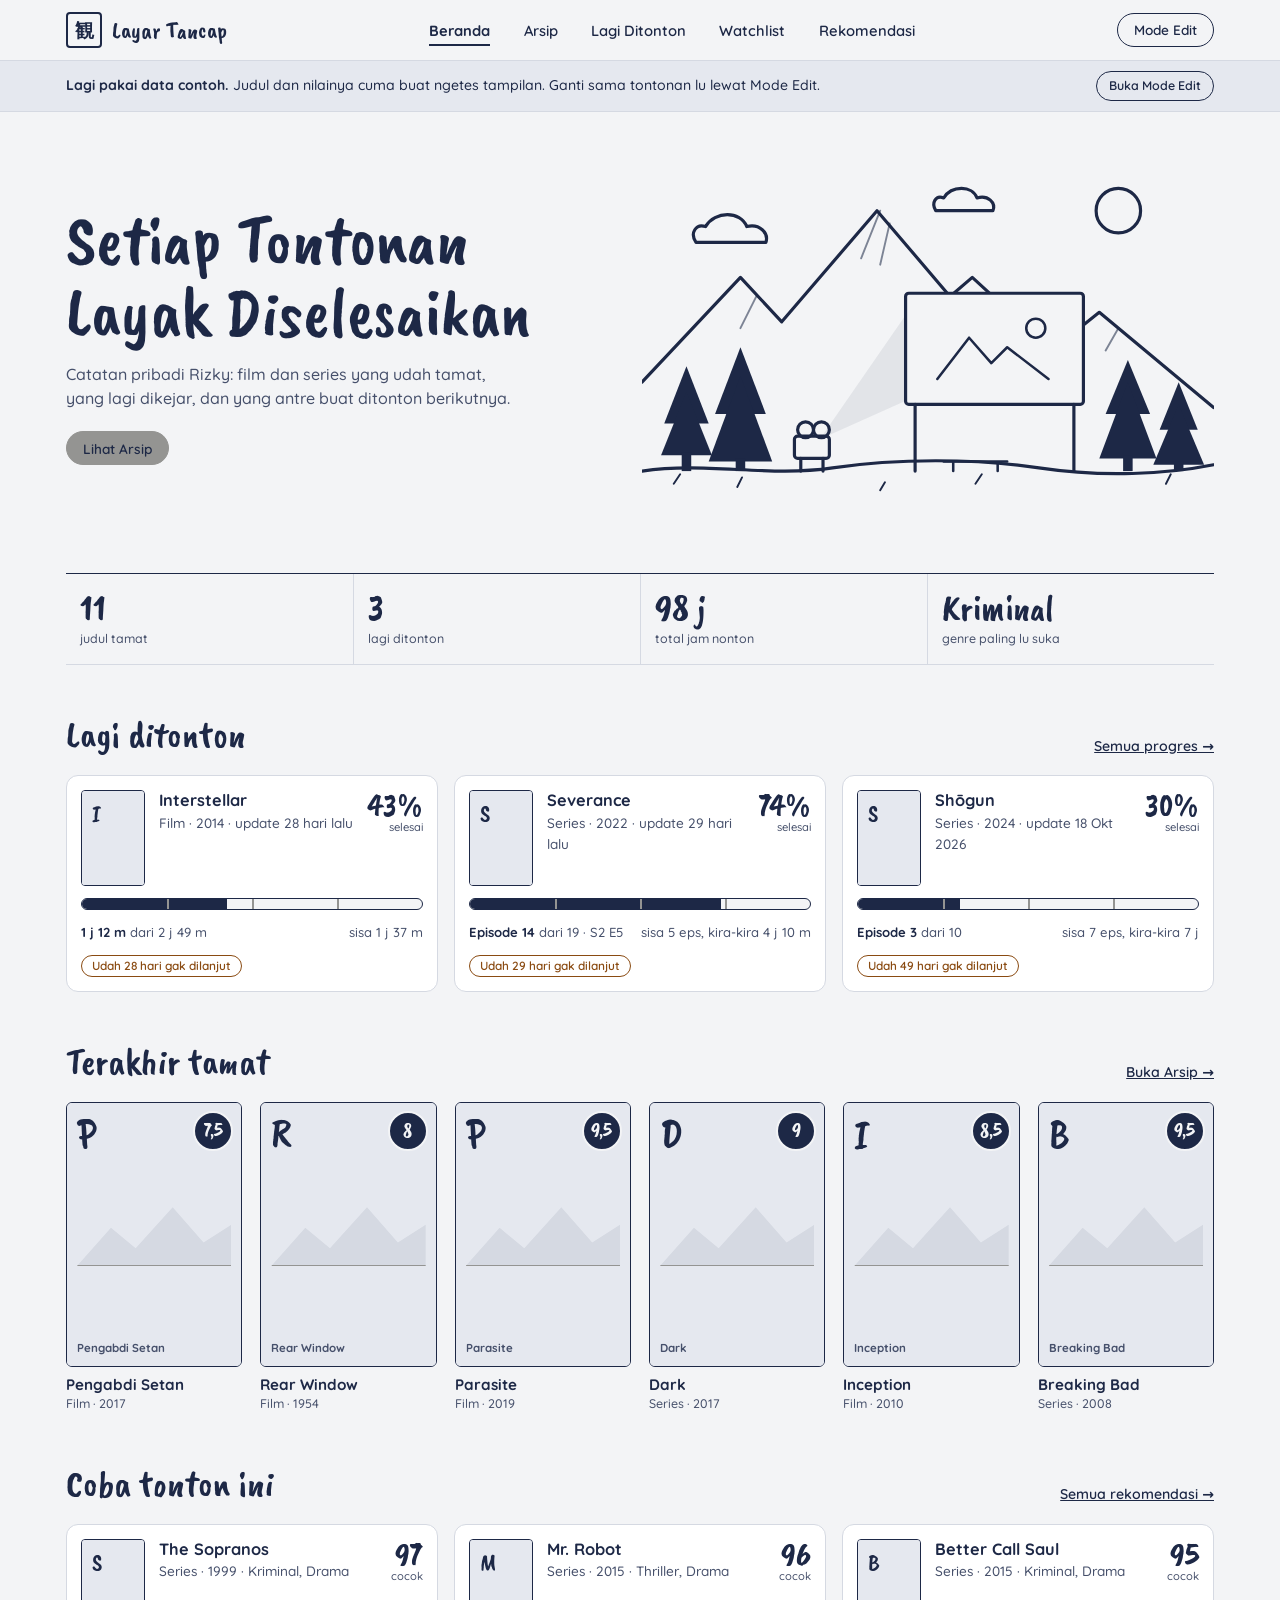
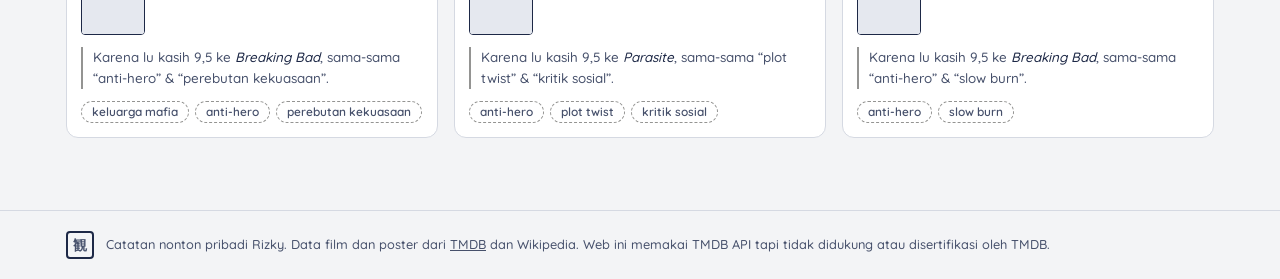
==== nonton/index.html @ 539ee791 "Layar Tancap: web catatan nonton pertama dengan data contoh Halaman Beranda, Arsip, Lagi Ditonton, W" ====
<!doctype html>
<html lang="id">
<head>
  <meta charset="utf-8">
  <meta name="viewport" content="width=device-width, initial-scale=1, viewport-fit=cover">
  <title>Layar Tancap · Catatan Nonton Rizky</title>
  <meta name="description" content="Catatan pribadi Rizky: film dan series yang udah tamat, yang lagi dikejar, dan rekomendasi tontonan berikutnya.">
  <meta name="robots" content="noindex, nofollow">
  <meta name="theme-color" content="#F3F4F6" media="(prefers-color-scheme: light)">
  <meta name="theme-color" content="#111829" media="(prefers-color-scheme: dark)">
  <link rel="icon" type="image/svg+xml" href="favicon.svg">
  <link rel="preconnect" href="https://fonts.googleapis.com">
  <link rel="preconnect" href="https://fonts.gstatic.com" crossorigin>
  <link rel="stylesheet" href="https://fonts.googleapis.com/css2?family=Caveat+Brush&family=Quicksand:wght@400;500;600;700&display=swap">
  <link rel="stylesheet" href="style.css">
</head>
<body>
  <a class="skip" href="#app">Langsung ke isi</a>

  <header class="top">
    <div class="top-in">
      <a class="brand" href="#beranda" aria-label="Layar Tancap, ke Beranda">
        <span class="stamp" aria-hidden="true">観</span>
        <span class="brand-name">Layar Tancap</span>
      </a>
      <nav aria-label="Menu utama">
        <ul>
          <li><a href="#beranda" data-nav="beranda">Beranda</a></li>
          <li><a href="#arsip" data-nav="arsip">Arsip</a></li>
          <li><a href="#lagi" data-nav="lagi">Lagi Ditonton</a></li>
          <li><a href="#watchlist" data-nav="watchlist">Watchlist</a></li>
          <li><a href="#rekomendasi" data-nav="rekomendasi">Rekomendasi</a></li>
        </ul>
      </nav>
      <button class="pill" id="btn-edit" type="button" aria-haspopup="dialog">Mode Edit</button>
    </div>
  </header>

  <div id="banner" class="banner" hidden></div>

  <main id="app" tabindex="-1">
    <p class="loading">Lagi nyiapin layar…</p>
  </main>

  <footer class="foot">
    <div class="foot-in">
      <span class="stamp sm" aria-hidden="true">観</span>
      <p>Catatan nonton pribadi Rizky. Data film dan poster dari <a href="https://www.themoviedb.org/" target="_blank" rel="noopener">TMDB</a> dan Wikipedia. Web ini memakai TMDB API tapi tidak didukung atau disertifikasi oleh TMDB.</p>
    </div>
  </footer>

  <!-- Detail judul -->
  <dialog id="dlg-detail" class="dlg wide" aria-labelledby="detail-title">
    <div class="dlg-body" id="detail-body"></div>
  </dialog>

  <!-- Tambah / ubah judul -->
  <dialog id="dlg-form" class="dlg wide" aria-labelledby="form-title">
    <form id="form-judul" class="dlg-body form" novalidate>
      <div class="dlg-head">
        <h2 id="form-title">Tambah judul</h2>
        <button type="button" class="x" data-close aria-label="Tutup">×</button>
      </div>

      <div class="tmdb-search" id="tmdb-search">
        <label for="f-cari">Cari di TMDB</label>
        <div class="row">
          <input id="f-cari" type="search" placeholder="Ketik judul, misal: Oldboy" autocomplete="off">
          <button type="button" class="pill" id="btn-cari">Cari</button>
        </div>
        <p class="hint" id="tmdb-hint">Pilih hasil pencarian biar poster, genre, durasi, dan jumlah episode keisi otomatis.</p>
        <ul class="tmdb-hasil" id="tmdb-hasil"></ul>
      </div>

      <div class="grid2">
        <div class="field span2"><label for="f-judul">Judul</label><input id="f-judul" name="judul" required autocomplete="off"></div>
        <div class="field"><label for="f-jenis">Jenis</label>
          <select id="f-jenis" name="jenis"><option value="film">Film</option><option value="series">Series</option></select></div>
        <div class="field"><label for="f-tahun">Tahun rilis</label><input id="f-tahun" name="tahun" type="number" inputmode="numeric" min="1870" max="2100" placeholder="2019"></div>
        <div class="field"><label for="f-status">Status</label>
          <select id="f-status" name="status">
            <option value="watchlist">Watchlist</option>
            <option value="ditonton">Lagi ditonton</option>
            <option value="selesai">Tamat</option>
            <option value="berhenti">Berhenti (drop)</option>
          </select></div>
        <div class="field"><label for="f-sutradara">Sutradara / kreator</label><input id="f-sutradara" name="sutradara" autocomplete="off"></div>

        <fieldset class="field span2"><legend>Genre</legend><div class="chips pick" id="f-genre"></div></fieldset>

        <div class="field span2"><label for="f-tag">Tag alur</label>
          <input id="f-tag" name="tagAlur" placeholder="plot twist, slow burn, heist" autocomplete="off">
          <div class="chips sugg" id="f-tag-sugg" aria-label="Tag yang pernah dipakai"></div></div>

        <div class="field only-film"><label for="f-durasi">Durasi (menit)</label><input id="f-durasi" name="durasi" type="number" inputmode="numeric" min="1"></div>
        <div class="field only-film only-prog"><label for="f-menit">Udah ditonton (menit)</label><input id="f-menit" name="menit" type="number" inputmode="numeric" min="0"></div>

        <div class="field only-series"><label for="f-total">Total episode</label><input id="f-total" name="totalEpisode" type="number" inputmode="numeric" min="1"></div>
        <div class="field only-series"><label for="f-durep">Durasi per episode (menit)</label><input id="f-durep" name="durasiEpisode" type="number" inputmode="numeric" min="1"></div>
        <div class="field only-series"><label for="f-eps">Episode per season</label><input id="f-eps" name="episodePerSeason" placeholder="10, 8, 8" autocomplete="off"></div>
        <div class="field only-series only-prog"><label for="f-epdone">Udah ditonton (episode)</label><input id="f-epdone" name="episode" type="number" inputmode="numeric" min="0"></div>

        <div class="field span2 only-rate">
          <div class="rate-head">
            <label for="f-nilai">Nilai</label>
            <output id="f-nilai-out" for="f-nilai">8</output>
          </div>
          <input id="f-nilai" name="nilai" type="range" min="1" max="10" step="0.5" value="8">
          <label class="check"><input id="f-belum" type="checkbox"> Belum mau kasih nilai</label>
        </div>
        <div class="field only-rate"><label for="f-selesai">Tanggal tamat</label><input id="f-selesai" name="selesai" type="date"></div>
        <div class="field"><label for="f-poster">Link poster (opsional)</label><input id="f-poster" name="poster" type="url" placeholder="https://…" autocomplete="off"></div>
        <div class="field span2"><label for="f-catatan">Catatan</label><textarea id="f-catatan" name="catatan" rows="2" placeholder="Kesan singkat, bebas"></textarea></div>
      </div>
      <p class="err" id="form-err" role="alert"></p>
      <div class="dlg-foot">
        <button type="button" class="pill" data-close>Batal</button>
        <button type="submit" class="pill solid">Simpan</button>
      </div>
    </form>
  </dialog>

  <!-- Kasih nilai saat tamat -->
  <dialog id="dlg-nilai" class="dlg" aria-labelledby="nilai-title">
    <form id="form-nilai" class="dlg-body form">
      <div class="dlg-head">
        <h2 id="nilai-title">Tamat! Kasih nilai</h2>
        <button type="button" class="x" data-close aria-label="Tutup">×</button>
      </div>
      <p class="sub" id="nilai-judul"></p>
      <div class="field">
        <div class="rate-head"><label for="n-nilai">Nilai</label><output id="n-nilai-out" for="n-nilai">8</output></div>
        <input id="n-nilai" type="range" min="1" max="10" step="0.5" value="8">
      </div>
      <div class="field"><label for="n-tag">Tag alur</label><input id="n-tag" placeholder="plot twist, slow burn" autocomplete="off"></div>
      <div class="field"><label for="n-catatan">Catatan</label><textarea id="n-catatan" rows="2"></textarea></div>
      <div class="dlg-foot">
        <button type="button" class="pill" data-close>Nanti aja</button>
        <button type="submit" class="pill solid">Pindah ke Arsip</button>
      </div>
    </form>
  </dialog>

  <!-- Mode Edit -->
  <dialog id="dlg-edit" class="dlg" aria-labelledby="edit-title">
    <div class="dlg-body form">
      <div class="dlg-head">
        <h2 id="edit-title">Mode Edit</h2>
        <button type="button" class="x" data-close aria-label="Tutup">×</button>
      </div>
      <label class="switch"><input id="s-edit" type="checkbox"> <span>Tampilkan tombol edit di semua halaman</span></label>
      <p class="sub" id="s-status"></p>

      <div class="field">
        <label for="s-gh">Token GitHub</label>
        <input id="s-gh" type="password" autocomplete="off" placeholder="github_pat_…">
        <p class="hint">Fine-grained token, akses <b>Contents: Read and write</b> cuma ke repo rizkysugiharto-eng.github.io. Disimpan di browser ini aja.</p>
      </div>
      <div class="field">
        <label for="s-tmdb">API key TMDB</label>
        <input id="s-tmdb" type="password" autocomplete="off" placeholder="API key (v3) atau Read Access Token">
        <p class="hint">Buat cari judul dan poster otomatis. Disimpan di browser ini aja.</p>
      </div>
      <div class="actions">
        <button type="button" class="pill" id="s-simpan-key">Simpan key</button>
        <button type="button" class="pill solid" id="s-push">Simpan ke GitHub</button>
      </div>

      <hr>
      <h3>Data</h3>
      <div class="actions">
        <button type="button" class="pill" id="s-export">Download cadangan (JSON)</button>
        <label class="pill file">Pulihkan dari JSON<input id="s-import" type="file" accept="application/json,.json"></label>
      </div>
      <div class="actions" id="s-contoh-wrap">
        <button type="button" class="pill danger" id="s-hapus-contoh">Hapus semua data contoh</button>
      </div>
      <div class="confirm" id="s-confirm" hidden>
        <p>Yakin hapus semua judul contoh? Judul yang lu tambah sendiri gak ikut kehapus.</p>
        <div class="actions">
          <button type="button" class="pill" id="s-confirm-no">Gak jadi</button>
          <button type="button" class="pill danger solid" id="s-confirm-yes">Ya, hapus</button>
        </div>
      </div>
      <div class="confirm" id="s-reset-wrap">
        <button type="button" class="linkish" id="s-reset">Buang perubahan lokal &amp; muat ulang dari server</button>
      </div>
    </div>
  </dialog>

  <div class="toast" id="toast" role="status" aria-live="polite" hidden></div>

  <script src="app.js"></script>
</body>
</html>
---- nonton/style.css ----
/* Layar Tancap — kertas abu muda, tinta navy, abu batu (palet dari Rizky). */
:root{
  --paper:#F3F4F6;
  --ink:#1D2846;
  --stone:#949492;
  --surface:#FFFFFF;
  --tint:#E5E8EF;
  --line:#D5D9E2;
  --ink-soft:#46506B;
  --on-ink:#F3F4F6;
  --warn:#8A4B12;
  --danger:#A3302A;
  --display:"Caveat Brush","Comic Sans MS","Segoe Print",cursive;
  --body:"Quicksand",ui-rounded,"Segoe UI",system-ui,sans-serif;
  --radius:12px;
  --gutter-l:max(16px, env(safe-area-inset-left, 0px));
  --gutter-r:max(16px, env(safe-area-inset-right, 0px));
  color-scheme:light;
}
@media (prefers-color-scheme: dark){
  :root:not([data-theme="light"]){
    --paper:#111829; --ink:#F3F4F6; --stone:#A3A3A0; --surface:#19223A; --tint:#212C49;
    --line:#2D3855; --ink-soft:#C2C8D7; --on-ink:#111829; --warn:#F0B37A; --danger:#F2938C;
    color-scheme:dark;
  }
}
:root[data-theme="dark"]{
    --paper:#111829; --ink:#F3F4F6; --stone:#A3A3A0; --surface:#19223A; --tint:#212C49;
    --line:#2D3855; --ink-soft:#C2C8D7; --on-ink:#111829; --warn:#F0B37A; --danger:#F2938C;
    color-scheme:dark;
}

*{box-sizing:border-box}
html{-webkit-text-size-adjust:100%}
body{margin:0;background:var(--paper);color:var(--ink);font-family:var(--body);font-size:16px;line-height:1.55;font-weight:500;min-height:100vh;display:flex;flex-direction:column}
img{max-width:100%;display:block}
a{color:inherit}
button,input,select,textarea{font:inherit;color:inherit}
h1,h2,h3{margin:0;line-height:1.15;text-wrap:balance}
p{margin:0}
[hidden]{display:none!important}
:focus-visible{outline:2px solid var(--ink);outline-offset:3px;border-radius:4px}
.skip{position:absolute;left:-999px;top:8px;background:var(--ink);color:var(--on-ink);padding:6px 12px;border-radius:6px;z-index:50}
.skip:focus{left:16px}
.stamp{display:inline-grid;place-items:center;width:36px;height:36px;border:2px solid var(--ink);border-radius:4px;font-size:19px;font-weight:700;line-height:1;flex:none;font-family:"Hiragino Sans","Noto Sans JP","Yu Gothic",sans-serif}
.stamp.sm{width:28px;height:28px;font-size:14px}

/* ---------- header ---------- */
.top{position:sticky;top:0;z-index:20;background:var(--paper);border-bottom:1.5px solid var(--line);padding-top:env(safe-area-inset-top,0px)}
.top-in{max-width:1180px;margin:0 auto;padding-block:12px;padding-left:var(--gutter-l);padding-right:var(--gutter-r);display:grid;grid-template-columns:auto 1fr auto;align-items:center;gap:16px}
.brand{display:flex;align-items:center;gap:10px;text-decoration:none}
.brand-name{font-family:var(--display);font-size:1.5rem;line-height:1}
nav ul{list-style:none;margin:0;padding:0;display:flex;justify-content:center;gap:clamp(14px,2.6vw,34px)}
nav a{text-decoration:none;font-size:.92rem;font-weight:600;padding-block:4px;border-bottom:2px solid transparent;white-space:nowrap}
nav a[aria-current="page"]{border-bottom-color:var(--ink);font-weight:700}
nav a:hover{border-bottom-color:var(--stone)}
@media (max-width:860px){
  .top-in{grid-template-columns:1fr auto;row-gap:8px}
  nav{grid-column:1 / -1;grid-row:2;overflow-x:auto;margin-inline:calc(-1 * var(--gutter-l)) calc(-1 * var(--gutter-r));padding-inline:var(--gutter-l) var(--gutter-r);scrollbar-width:none}
  nav::-webkit-scrollbar{display:none}
  nav ul{justify-content:flex-start}
}

/* ---------- tombol ---------- */
.pill{display:inline-flex;align-items:center;justify-content:center;gap:6px;border:1.5px solid var(--ink);border-radius:999px;padding:5px 16px;font-size:.85rem;font-weight:600;background:transparent;cursor:pointer;text-decoration:none;white-space:nowrap;min-height:34px}
.pill:hover{background:var(--tint)}
.pill.solid{background:var(--ink);color:var(--on-ink)}
.pill.solid:hover{opacity:.9}
.pill.soft{background:var(--stone);border-color:var(--stone);color:#1D2846}
.pill.danger{border-color:var(--danger);color:var(--danger)}
.pill.danger.solid{background:var(--danger);color:var(--paper)}
.pill[aria-pressed="true"]{background:var(--ink);color:var(--on-ink)}
.pill.sm{padding:3px 12px;font-size:.78rem;min-height:30px}
.pill.file{position:relative;overflow:hidden}
.pill:disabled,input:disabled{opacity:.5;cursor:not-allowed}
.pill.file input{position:absolute;inset:0;opacity:0;cursor:pointer}
#btn-edit[aria-pressed="true"]{background:var(--ink);color:var(--on-ink)}
.linkish{background:none;border:0;padding:0;text-decoration:underline;cursor:pointer;font-size:.85rem;color:var(--ink-soft)}
.actions{display:flex;gap:8px;flex-wrap:wrap;align-items:center}

/* ---------- banner ---------- */
.banner{background:var(--tint);border-bottom:1.5px solid var(--line)}
.banner > div{max-width:1180px;margin:0 auto;padding-block:10px;padding-left:var(--gutter-l);padding-right:var(--gutter-r);display:flex;gap:12px;align-items:center;justify-content:space-between;flex-wrap:wrap;font-size:.88rem}

/* ---------- layout umum ---------- */
main{flex:1;width:100%;max-width:1180px;margin:0 auto;padding-block:32px 72px;padding-left:var(--gutter-l);padding-right:var(--gutter-r);display:grid;gap:48px;align-content:start}
main:focus{outline:none}
.loading{color:var(--ink-soft)}
.sec{display:grid;gap:18px}
.sec-head{display:flex;align-items:end;justify-content:space-between;gap:12px;flex-wrap:wrap}
.sec-head h2{font-family:var(--display);font-weight:400;font-size:clamp(1.8rem,4vw,2.4rem)}
.sec-head .more{font-size:.88rem;font-weight:600}
.page-title{display:grid;gap:6px}
.page-title h1{font-family:var(--display);font-weight:400;font-size:clamp(2.3rem,6vw,3.4rem)}
.page-title p{color:var(--ink-soft);max-width:62ch}
.sub{font-size:.85rem;color:var(--ink-soft)}
.empty{border:1.5px dashed var(--stone);border-radius:var(--radius);padding:28px 20px;display:grid;gap:10px;justify-items:start;color:var(--ink-soft)}
.empty h3{color:var(--ink);font-size:1.05rem}

/* ---------- hero ---------- */
.hero{display:grid;grid-template-columns:minmax(0,1fr) minmax(0,1.05fr);gap:32px;align-items:center}
.hero h1{font-family:var(--display);font-weight:400;font-size:clamp(2.6rem,6.4vw,4.4rem);line-height:1.02}
.hero p{color:var(--ink-soft);max-width:46ch;margin-block:14px 20px}
.hero svg{width:100%;height:auto}
@media (max-width:760px){.hero{grid-template-columns:1fr;gap:12px}.hero svg{max-width:440px}}
.stats{display:grid;grid-template-columns:repeat(4,minmax(0,1fr));border-top:1.5px solid var(--ink);border-bottom:1.5px solid var(--line)}
.stats > div{padding:16px 14px;display:grid;gap:2px;min-width:0}
.stats > div + div{border-left:1.5px solid var(--line)}
.stats b{font-family:var(--display);font-weight:400;font-size:clamp(1.7rem,4vw,2.3rem);line-height:1;font-variant-numeric:tabular-nums;overflow-wrap:anywhere}
.stats small{font-size:.78rem;color:var(--ink-soft)}
@media (max-width:640px){
  .stats{grid-template-columns:repeat(2,minmax(0,1fr))}
  .stats > div:nth-child(3){border-left:0}
  .stats > div:nth-child(n+3){border-top:1.5px solid var(--line)}
}

/* ---------- poster & grid ---------- */
.grid{display:grid;grid-template-columns:repeat(auto-fill,minmax(150px,1fr));gap:22px 18px}
@media (max-width:480px){.grid{grid-template-columns:repeat(2,minmax(0,1fr));gap:18px 14px}}
.tile{display:grid;gap:8px;text-align:left;background:none;border:0;padding:0;cursor:pointer;min-width:0}
.tile:hover .poster{transform:translateY(-2px)}
.tile h3{font-size:.95rem;font-weight:700;line-height:1.3;overflow-wrap:anywhere}
.tile .sub{font-size:.78rem}
.poster{position:relative;aspect-ratio:2/3;width:100%;max-width:100%;border:1.5px solid var(--ink);border-radius:6px;overflow:hidden;background:var(--tint);transition:transform .2s ease}
.poster img{position:absolute;inset:0;width:100%;height:100%;object-fit:cover}
.ph{position:absolute;inset:0;display:grid;align-content:space-between;padding:10px;background:
  linear-gradient(to top, var(--tint) 0 30%, transparent 30%),
  var(--tint)}
.ph b{font-family:var(--display);font-weight:400;font-size:2.6rem;line-height:1;color:var(--ink)}
.ph span{font-size:.72rem;font-weight:700;line-height:1.25;color:var(--ink-soft);display:-webkit-box;-webkit-line-clamp:3;-webkit-box-orient:vertical;overflow:hidden}
.ph::after{content:"";position:absolute;left:10px;right:10px;bottom:38%;height:22%;border-bottom:1.5px solid var(--stone);
  clip-path:polygon(0 100%,22% 35%,38% 70%,62% 0,82% 60%,100% 30%,100% 100%);background:var(--line)}
.badge{position:absolute;top:8px;right:8px;z-index:2;min-width:40px;height:40px;padding:0 6px;border-radius:999px;background:var(--ink);color:var(--on-ink);display:grid;place-items:center;font-family:var(--display);font-size:1.25rem;line-height:1;font-variant-numeric:tabular-nums;border:2px solid var(--paper)}
.badge.muted{background:var(--stone);color:#1D2846;font-family:var(--body);font-size:.66rem;font-weight:700;padding:0 8px}
.flag{position:absolute;left:8px;top:8px;z-index:2;font-size:.66rem;font-weight:700;letter-spacing:.06em;text-transform:uppercase;background:var(--paper);color:var(--ink);border:1px solid var(--ink);border-radius:999px;padding:1px 8px}

/* ---------- chips ---------- */
.chips{display:flex;flex-wrap:wrap;gap:6px}
.chip{font-size:.74rem;font-weight:600;border:1px solid var(--stone);border-radius:999px;padding:1px 10px;color:var(--ink-soft);background:transparent}
.chip.plot{border-style:dashed}
.chip.warn{border-color:var(--warn);color:var(--warn)}
button.chip{cursor:pointer;min-height:28px}
.chips.pick label{position:relative}
.chips.pick input{position:absolute;opacity:0;width:1px;height:1px}
.chips.pick span{display:inline-flex;align-items:center;min-height:32px;font-size:.8rem;font-weight:600;border:1.5px solid var(--stone);border-radius:999px;padding:2px 12px;cursor:pointer}
.chips.pick input:checked + span{background:var(--ink);border-color:var(--ink);color:var(--on-ink)}
.chips.pick input:focus-visible + span{outline:2px solid var(--ink);outline-offset:2px}

/* ---------- filter ---------- */
.filters{display:grid;gap:12px;padding:16px;border:1.5px solid var(--line);border-radius:var(--radius);background:var(--surface)}
.filters .row{display:flex;gap:10px;flex-wrap:wrap;align-items:end}
.filters .field{min-width:130px;flex:1}
.filters .search{flex:2 1 220px}
.summary{display:flex;gap:8px 22px;flex-wrap:wrap;font-size:.88rem;color:var(--ink-soft)}
.summary b{color:var(--ink);font-variant-numeric:tabular-nums}

/* ---------- form ---------- */
.field{display:grid;gap:4px;min-width:0;border:0;padding:0;margin:0}
.field label,.field legend{font-size:.8rem;font-weight:700;color:var(--ink-soft);padding:0}
.field legend{margin-bottom:6px}
input[type=text],input[type=search],input[type=number],input[type=url],input[type=password],input[type=date],input:not([type]),select,textarea{
  width:100%;min-width:0;border:1.5px solid var(--line);border-radius:8px;background:var(--paper);padding:8px 10px;font-size:.95rem;min-height:40px}
input:focus,select:focus,textarea:focus{border-color:var(--ink);outline:none}
textarea{resize:vertical}
input[type=range]{width:100%;accent-color:var(--ink)}
.hint{font-size:.76rem;color:var(--ink-soft)}
.err{color:var(--danger);font-size:.85rem;min-height:1px}
.check,.switch{display:flex;gap:8px;align-items:center;font-size:.88rem;cursor:pointer}
.check input,.switch input{width:18px;height:18px;accent-color:var(--ink)}
.rate-head{display:flex;justify-content:space-between;align-items:end}
.rate-head output{font-family:var(--display);font-size:2.2rem;line-height:1;font-variant-numeric:tabular-nums}
.grid2{display:grid;grid-template-columns:repeat(2,minmax(0,1fr));gap:14px}
.grid2 .span2{grid-column:1 / -1}
@media (max-width:520px){.grid2{grid-template-columns:1fr}}
.form .row{display:flex;gap:8px}
.form .row input{flex:1}
hr{border:0;border-top:1.5px solid var(--line);margin:4px 0;width:100%}

/* ---------- dialog ---------- */
.dlg{border:2px solid var(--ink);border-radius:16px;background:var(--paper);color:var(--ink);padding:0;width:min(520px, calc(100vw - 24px));max-height:calc(100dvh - 24px)}
.dlg.wide{width:min(760px, calc(100vw - 24px))}
.dlg::backdrop{background:rgba(17,24,41,.55)}
.dlg-body{padding:20px;display:grid;gap:16px}
.dlg-head{display:flex;justify-content:space-between;align-items:start;gap:12px}
.dlg-head h2{font-family:var(--display);font-weight:400;font-size:1.9rem}
.x{background:none;border:1.5px solid var(--line);border-radius:999px;width:36px;height:36px;font-size:1.3rem;line-height:1;cursor:pointer;flex:none}
.x:hover{border-color:var(--ink)}
.dlg-foot{display:flex;justify-content:flex-end;gap:8px;flex-wrap:wrap;position:sticky;bottom:-20px;background:var(--paper);padding-block:12px;margin-bottom:-20px;border-top:1.5px solid var(--line)}
.confirm{display:grid;gap:10px;font-size:.88rem}
.only-film,.only-series,.only-prog,.only-rate{}
.tmdb-search{display:grid;gap:6px;padding:12px;border:1.5px dashed var(--stone);border-radius:var(--radius)}
.tmdb-search label{font-size:.8rem;font-weight:700;color:var(--ink-soft)}
.tmdb-hasil{list-style:none;margin:0;padding:0;display:grid;gap:6px;max-height:280px;overflow:auto}
.tmdb-hasil button{width:100%;display:grid;grid-template-columns:40px 1fr;gap:10px;align-items:center;text-align:left;background:var(--surface);border:1.5px solid var(--line);border-radius:8px;padding:6px;cursor:pointer}
.tmdb-hasil button:hover{border-color:var(--ink)}
.tmdb-hasil img,.tmdb-hasil .noimg{width:40px;aspect-ratio:2/3;object-fit:cover;border-radius:3px;background:var(--tint)}
.tmdb-hasil b{display:block;font-size:.9rem}
.tmdb-hasil small{color:var(--ink-soft);font-size:.76rem}

/* detail */
.detail{display:grid;grid-template-columns:200px minmax(0,1fr);gap:22px}
.detail .poster{max-width:200px}
.detail h2{font-family:var(--display);font-weight:400;font-size:clamp(2rem,5vw,2.6rem)}
.detail .info{display:grid;gap:12px;align-content:start}
.detail .big{font-family:var(--display);font-size:3rem;line-height:1}
.detail .big small{font-family:var(--body);font-size:.85rem;color:var(--ink-soft);margin-left:4px}
.detail dl{display:grid;grid-template-columns:auto 1fr;gap:4px 14px;margin:0;font-size:.88rem}
.detail dt{color:var(--ink-soft)}
.detail dd{margin:0;font-variant-numeric:tabular-nums}
.note{font-style:italic;color:var(--ink-soft)}
@media (max-width:560px){.detail{grid-template-columns:1fr}.detail .poster{max-width:160px}}

/* ---------- kartu progres ---------- */
.cards{display:grid;grid-template-columns:repeat(auto-fill,minmax(min(100%,340px),1fr));gap:16px}
.card{background:var(--surface);border:1.5px solid var(--line);border-radius:var(--radius);padding:14px;display:grid;gap:12px;min-width:0;align-content:start}
.card-head{display:grid;grid-template-columns:64px minmax(0,1fr) auto;gap:14px;align-items:start}
.card-head .poster{width:64px;border-radius:4px}
.card-head .poster .ph b{font-size:1.5rem}
.card-head .poster .ph span,.card-head .poster .ph::after{display:none}
.card h3{font-size:1.02rem;font-weight:700;line-height:1.3;overflow-wrap:anywhere}
.card h3 button{all:unset;cursor:pointer}
.card h3 button:focus-visible{outline:2px solid var(--ink);outline-offset:2px}
.score{font-family:var(--display);font-size:2rem;line-height:1;text-align:right;font-variant-numeric:tabular-nums}
.score small{display:block;font-family:var(--body);font-size:.7rem;color:var(--ink-soft)}
.bar{position:relative;height:12px;border:1.5px solid var(--ink);border-radius:999px;overflow:hidden;background:var(--paper)}
.bar span{position:absolute;inset:0 auto 0 0;background:var(--ink)}
.bar i{position:absolute;top:0;bottom:0;width:1.5px;background:var(--stone)}
.prog{display:flex;justify-content:space-between;gap:10px;flex-wrap:wrap;font-size:.82rem;color:var(--ink-soft);font-variant-numeric:tabular-nums}
.prog b{color:var(--ink)}
.inline-input{display:flex;gap:8px;align-items:center;flex-wrap:wrap}
.inline-input input{width:110px;flex:none}
.why{font-size:.84rem;border-left:2px solid var(--stone);padding-left:10px;color:var(--ink-soft)}
.why i{color:var(--ink)}
.toolbar{display:flex;gap:10px;flex-wrap:wrap;align-items:center;justify-content:space-between}
.tabs{display:flex;gap:8px;flex-wrap:wrap}

/* ---------- footer, toast ---------- */
.foot{border-top:1.5px solid var(--line)}
.foot-in{max-width:1180px;margin:0 auto;padding-block:20px calc(20px + env(safe-area-inset-bottom,0px));padding-left:var(--gutter-l);padding-right:var(--gutter-r);display:flex;gap:12px;align-items:center;font-size:.8rem;color:var(--ink-soft)}
.toast{position:fixed;left:50%;transform:translateX(-50%);bottom:calc(20px + env(safe-area-inset-bottom,0px));z-index:60;background:var(--ink);color:var(--on-ink);padding:10px 18px;border-radius:999px;font-size:.88rem;font-weight:600;max-width:calc(100vw - 32px);box-shadow:0 6px 24px rgba(0,0,0,.2)}

@media (prefers-reduced-motion:reduce){
  *{transition:none!important;animation:none!important}
}
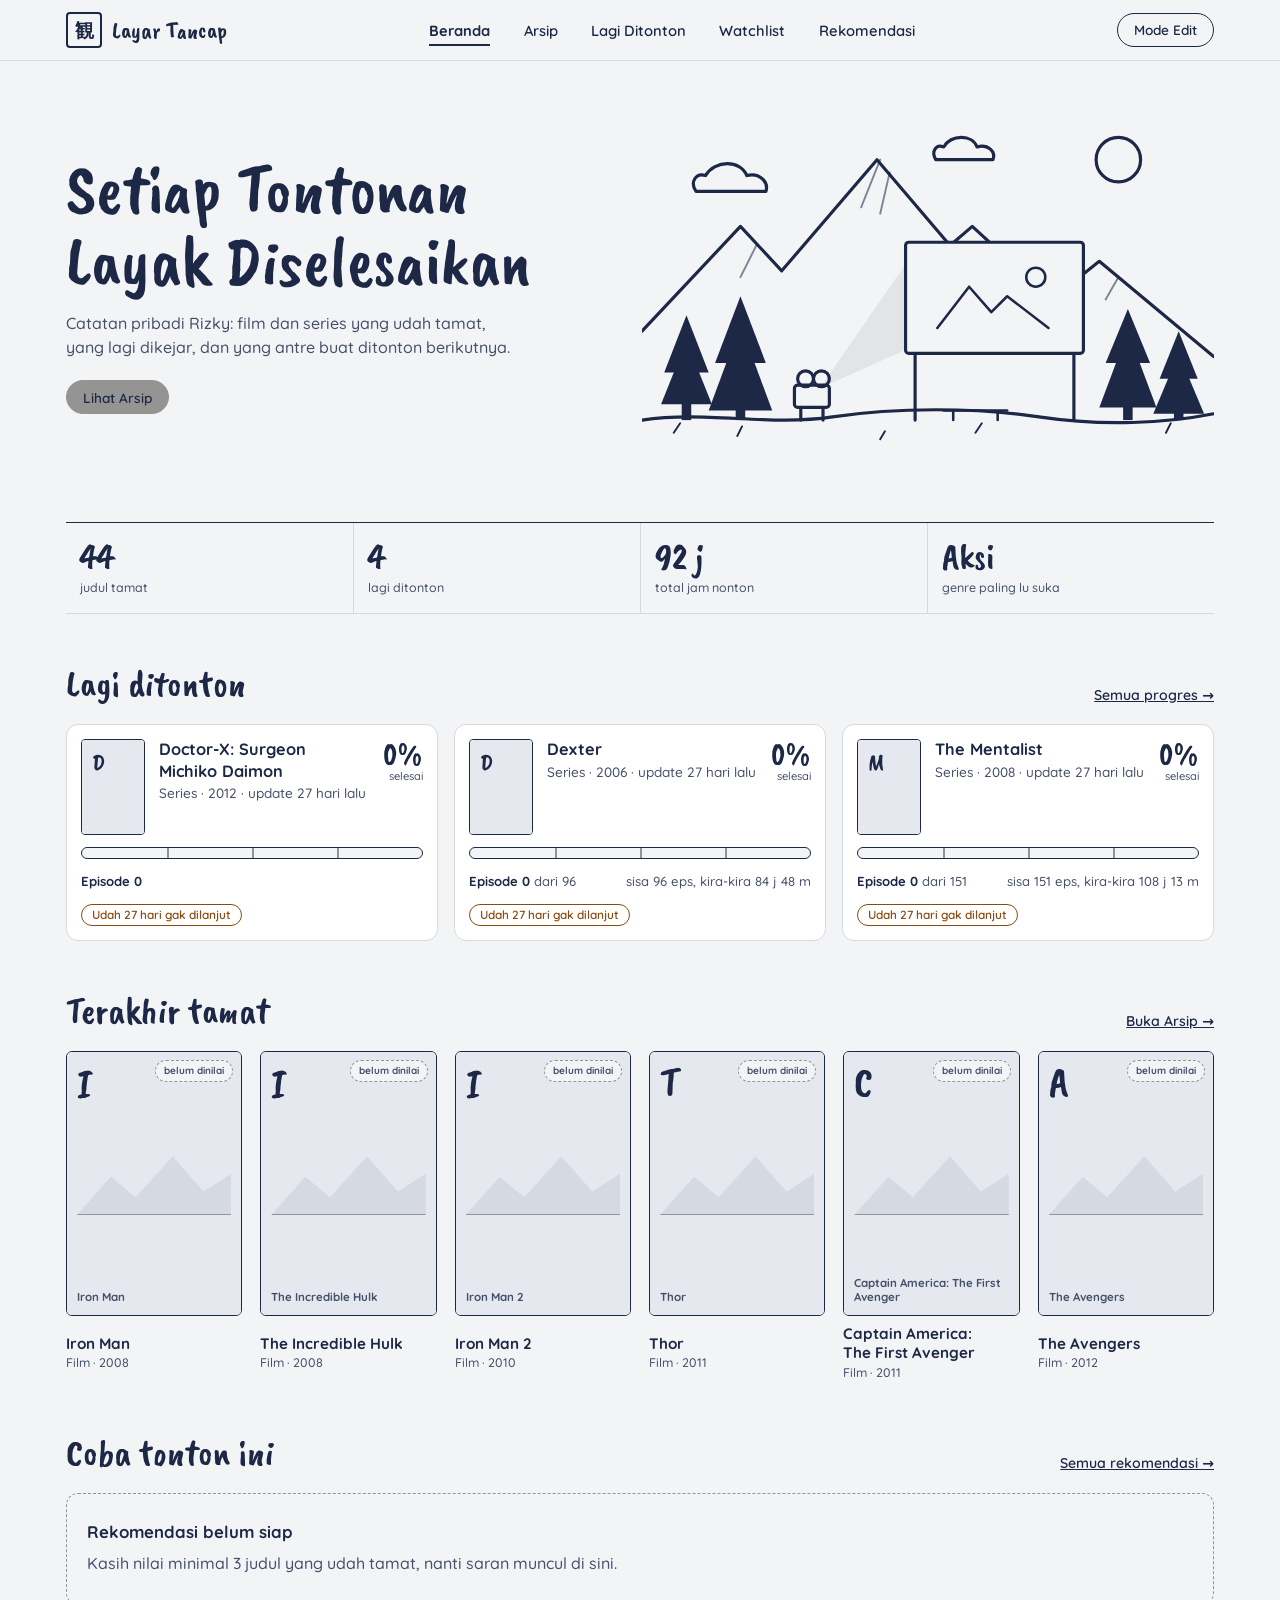
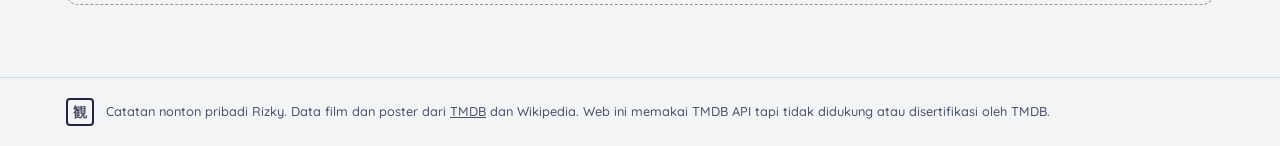
==== commit c8d70de3: "Layar Tancap: ganti data contoh dengan tontonan Rizky - 38 film MCU, Exhuma, dan 5 film Insidious se" ====
--- a/nonton/index.html
+++ b/nonton/index.html
@@ -85,6 +85,7 @@
             <option value="berhenti">Berhenti (drop)</option>
           </select></div>
         <div class="field"><label for="f-sutradara">Sutradara / kreator</label><input id="f-sutradara" name="sutradara" autocomplete="off"></div>
+        <div class="field span2"><label for="f-koleksi">Koleksi / franchise (opsional)</label><input id="f-koleksi" name="koleksi" list="dl-koleksi" placeholder="Marvel Cinematic Universe" autocomplete="off"><datalist id="dl-koleksi"></datalist></div>
 
         <fieldset class="field span2"><legend>Genre</legend><div class="chips pick" id="f-genre"></div></fieldset>
 
--- a/nonton/style.css
+++ b/nonton/style.css
@@ -131,7 +131,7 @@
 .ph::after{content:"";position:absolute;left:10px;right:10px;bottom:38%;height:22%;border-bottom:1.5px solid var(--stone);
   clip-path:polygon(0 100%,22% 35%,38% 70%,62% 0,82% 60%,100% 30%,100% 100%);background:var(--line)}
 .badge{position:absolute;top:8px;right:8px;z-index:2;min-width:40px;height:40px;padding:0 6px;border-radius:999px;background:var(--ink);color:var(--on-ink);display:grid;place-items:center;font-family:var(--display);font-size:1.25rem;line-height:1;font-variant-numeric:tabular-nums;border:2px solid var(--paper)}
-.badge.muted{background:var(--stone);color:#1D2846;font-family:var(--body);font-size:.66rem;font-weight:700;padding:0 8px}
+.badge.muted{min-width:0;height:22px;background:var(--paper);color:var(--ink-soft);border:1px dashed var(--stone);font-family:var(--body);font-size:.62rem;font-weight:700;padding:0 8px}
 .flag{position:absolute;left:8px;top:8px;z-index:2;font-size:.66rem;font-weight:700;letter-spacing:.06em;text-transform:uppercase;background:var(--paper);color:var(--ink);border:1px solid var(--ink);border-radius:999px;padding:1px 8px}
 
 /* ---------- chips ---------- */
@@ -234,6 +234,17 @@
 .toolbar{display:flex;gap:10px;flex-wrap:wrap;align-items:center;justify-content:space-between}
 .tabs{display:flex;gap:8px;flex-wrap:wrap}
 
+/* ---------- pilih beberapa ---------- */
+.selectbar{position:sticky;top:calc(env(safe-area-inset-top,0px) + 64px);z-index:5;display:flex;flex-wrap:wrap;gap:8px;align-items:center;padding:10px 12px;border:2px solid var(--ink);border-radius:var(--radius);background:var(--surface);font-size:.88rem}
+.selectbar .grow{flex:1}
+.selectbar .confirm.full{flex-basis:100%}
+@media (max-width:860px){.selectbar{top:calc(env(safe-area-inset-top,0px) + 100px)}}
+.tick{position:absolute;left:8px;top:8px;z-index:2;width:28px;height:28px;border-radius:6px;border:2px solid var(--ink);background:var(--paper);display:grid;place-items:center;font-weight:700;font-size:1rem;color:var(--ink)}
+.tile.on .tick{background:var(--ink);color:var(--on-ink)}
+.tile.on .poster{outline:3px solid var(--ink);outline-offset:2px}
+.grid.picking .tile:not(.on) .poster{opacity:.75}
+.grid.picking .ph b,.grid.picking .flag{visibility:hidden}
+
 /* ---------- footer, toast ---------- */
 .foot{border-top:1.5px solid var(--line)}
 .foot-in{max-width:1180px;margin:0 auto;padding-block:20px calc(20px + env(safe-area-inset-bottom,0px));padding-left:var(--gutter-l);padding-right:var(--gutter-r);display:flex;gap:12px;align-items:center;font-size:.8rem;color:var(--ink-soft)}
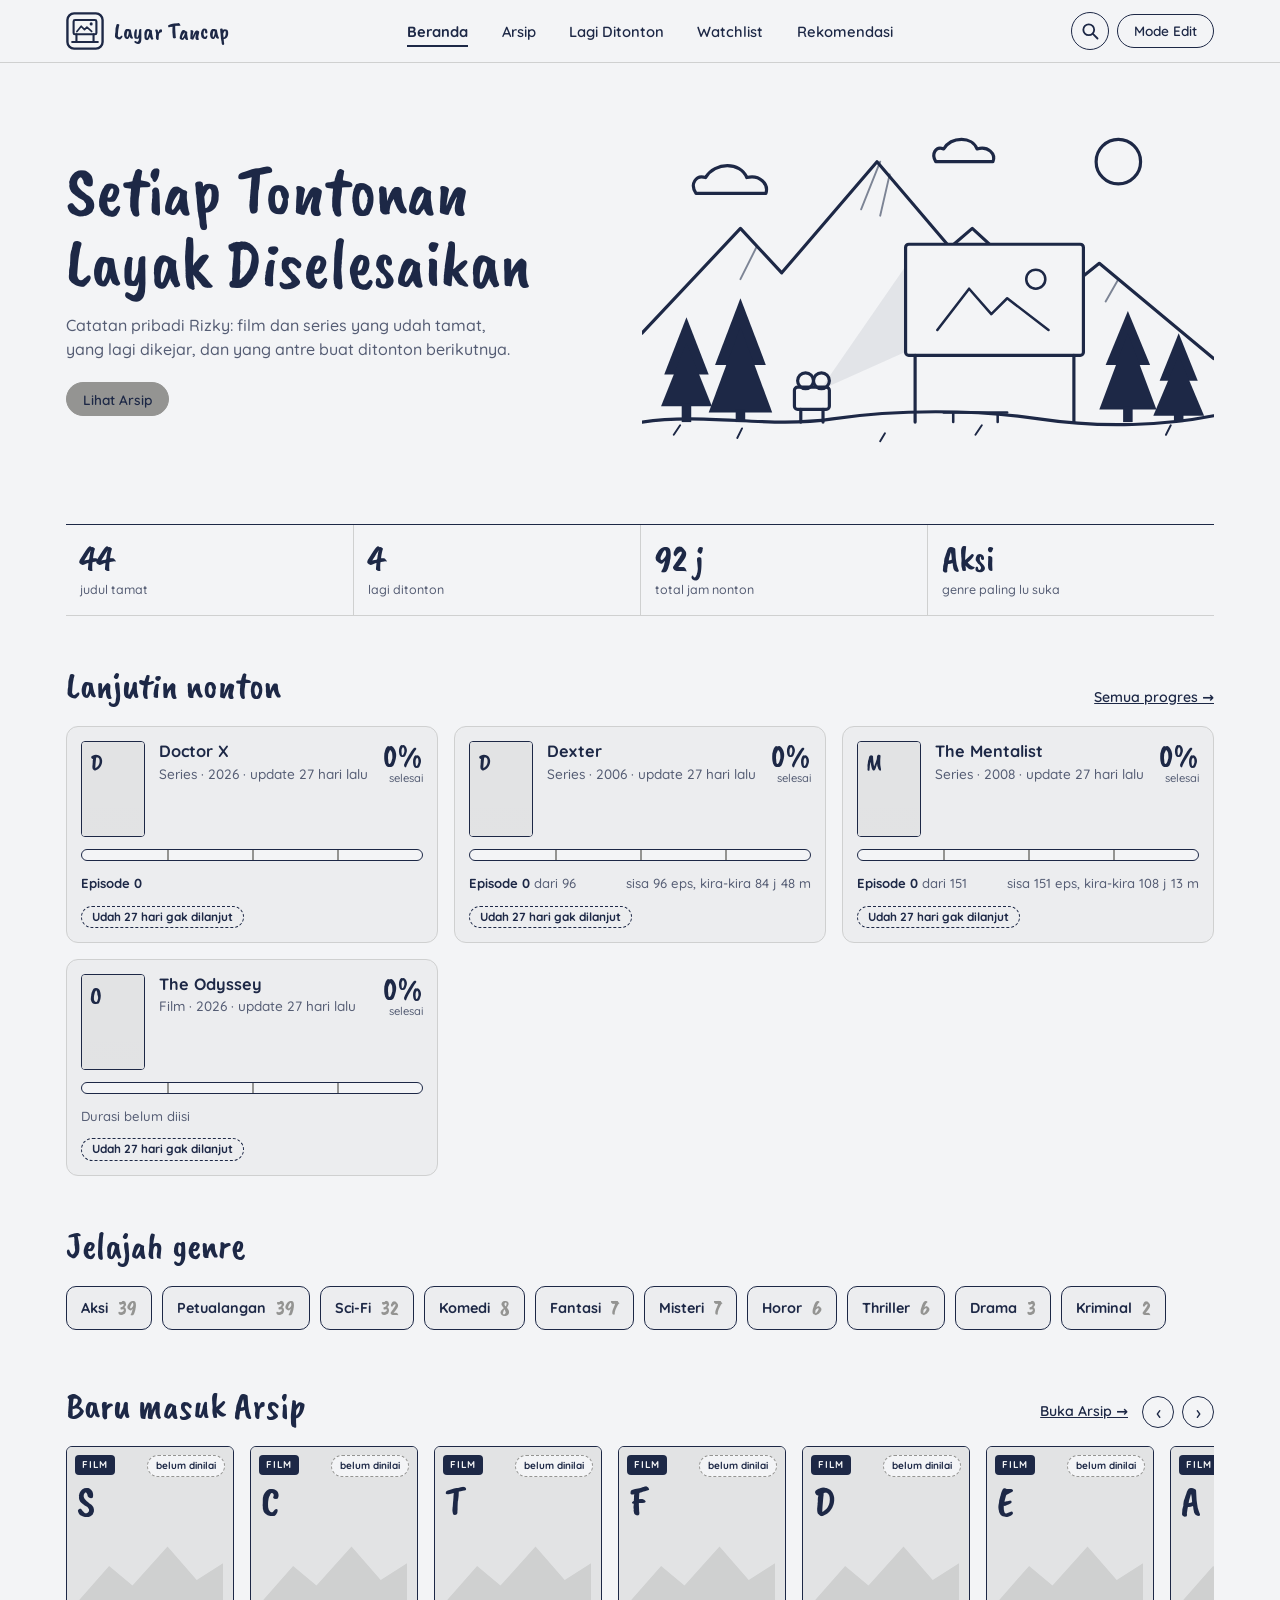
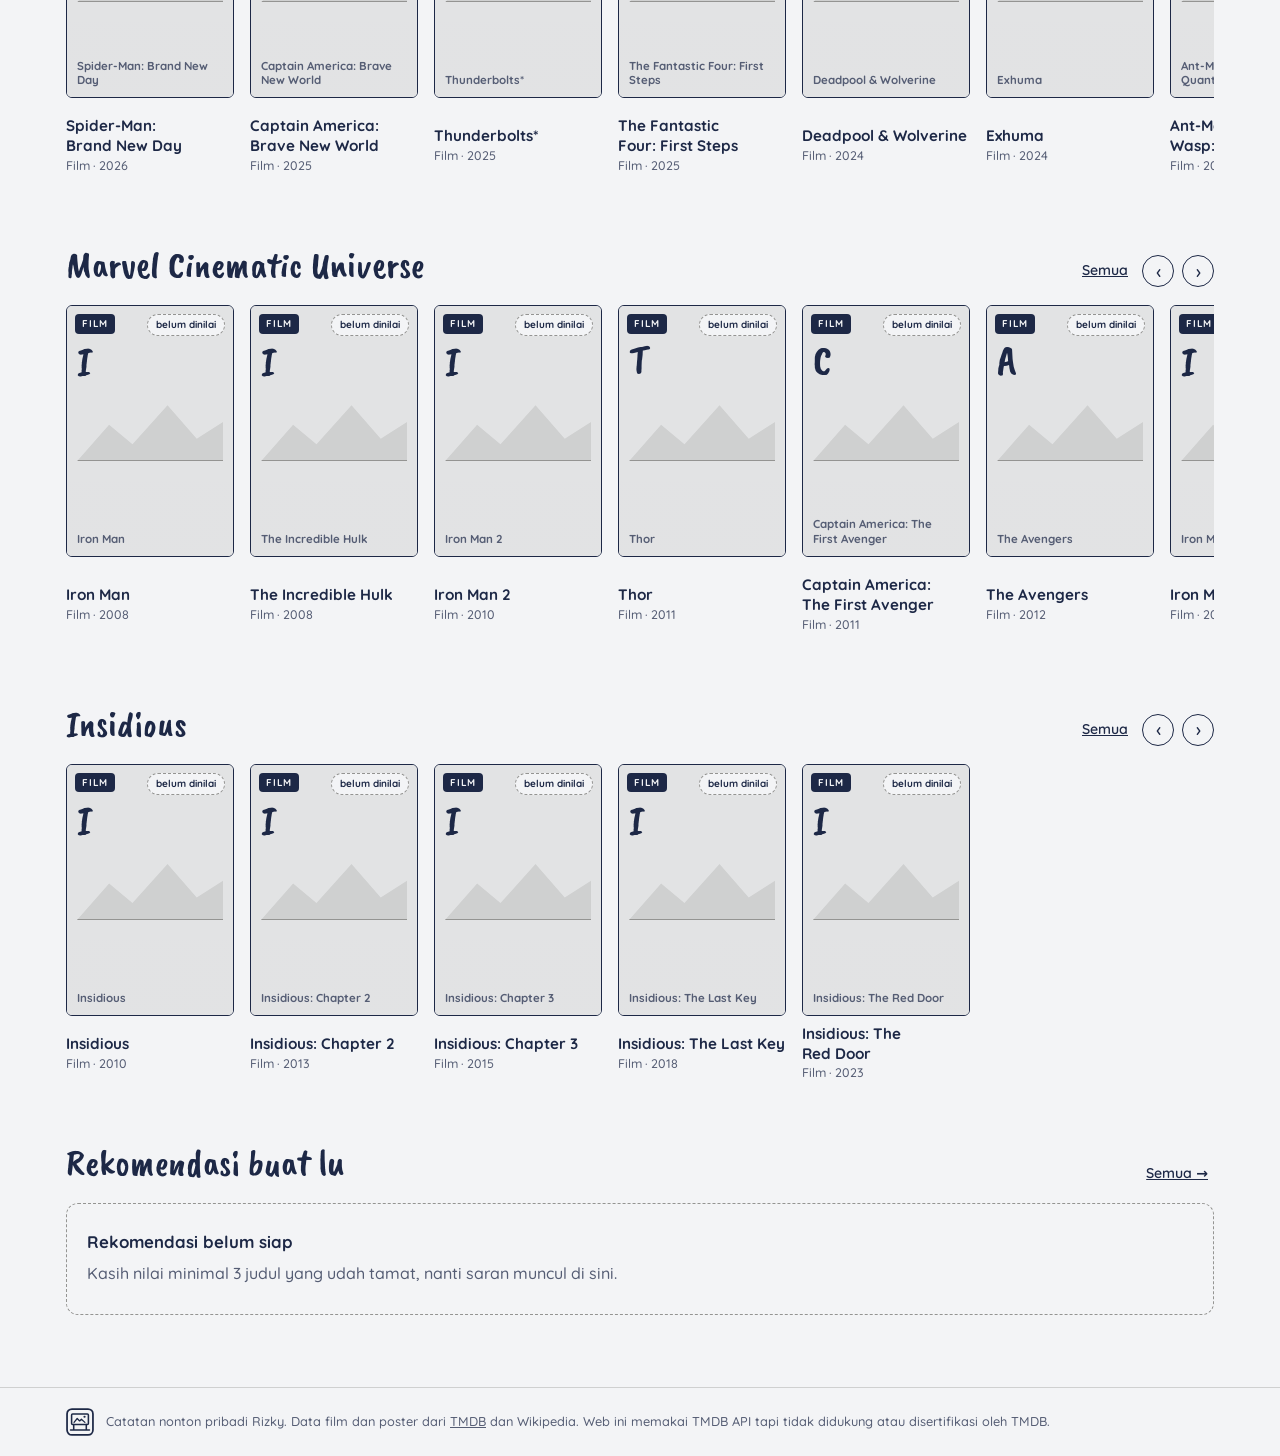
==== commit c1d10c4a: "Layar Tancap: logo baru, palet 3 warna, beranda ala situs nonton - Logo baru: layar tancap garis tin" ====
--- a/nonton/index.html
+++ b/nonton/index.html
@@ -7,7 +7,7 @@
   <meta name="description" content="Catatan pribadi Rizky: film dan series yang udah tamat, yang lagi dikejar, dan rekomendasi tontonan berikutnya.">
   <meta name="robots" content="noindex, nofollow">
   <meta name="theme-color" content="#F3F4F6" media="(prefers-color-scheme: light)">
-  <meta name="theme-color" content="#111829" media="(prefers-color-scheme: dark)">
+  <meta name="theme-color" content="#1D2846" media="(prefers-color-scheme: dark)">
   <link rel="icon" type="image/svg+xml" href="favicon.svg">
   <link rel="preconnect" href="https://fonts.googleapis.com">
   <link rel="preconnect" href="https://fonts.gstatic.com" crossorigin>
@@ -20,7 +20,7 @@
   <header class="top">
     <div class="top-in">
       <a class="brand" href="#beranda" aria-label="Layar Tancap, ke Beranda">
-        <span class="stamp" aria-hidden="true">観</span>
+        <svg class="logo" viewBox="0 0 40 40" aria-hidden="true" fill="none" stroke="currentColor" stroke-linecap="round" stroke-linejoin="round"><rect x="1.5" y="1.5" width="37" height="37" rx="7" stroke-width="2.5"/><rect x="8" y="8.5" width="24" height="15" rx="1.5" stroke-width="2.2"/><path d="M11.5 20.5l4.5-5.5 3.5 3.5 2.5-2.5 5 4.5" stroke-width="1.8"/><circle cx="26.5" cy="12.5" r="1.6" fill="currentColor" stroke="none"/><path d="M11 23.5v8M29 23.5v8M6.5 31.5h27" stroke-width="2.2"/></svg>
         <span class="brand-name">Layar Tancap</span>
       </a>
       <nav aria-label="Menu utama">
@@ -32,7 +32,10 @@
           <li><a href="#rekomendasi" data-nav="rekomendasi">Rekomendasi</a></li>
         </ul>
       </nav>
-      <button class="pill" id="btn-edit" type="button" aria-haspopup="dialog">Mode Edit</button>
+      <div class="top-actions">
+        <a class="icon-btn" href="#cari" data-nav="cari" aria-label="Cari judul"><svg viewBox="0 0 24 24" width="20" height="20" fill="none" stroke="currentColor" stroke-width="2.2" stroke-linecap="round" aria-hidden="true"><circle cx="10.5" cy="10.5" r="6.5"/><path d="M15.5 15.5L21 21"/></svg></a>
+        <button class="pill" id="btn-edit" type="button" aria-haspopup="dialog">Mode Edit</button>
+      </div>
     </div>
   </header>
 
@@ -44,7 +47,7 @@
 
   <footer class="foot">
     <div class="foot-in">
-      <span class="stamp sm" aria-hidden="true">観</span>
+      <svg class="logo sm" viewBox="0 0 40 40" aria-hidden="true" fill="none" stroke="currentColor" stroke-linecap="round" stroke-linejoin="round"><rect x="1.5" y="1.5" width="37" height="37" rx="7" stroke-width="2.5"/><rect x="8" y="8.5" width="24" height="15" rx="1.5" stroke-width="2.2"/><path d="M11.5 20.5l4.5-5.5 3.5 3.5 2.5-2.5 5 4.5" stroke-width="1.8"/><circle cx="26.5" cy="12.5" r="1.6" fill="currentColor" stroke="none"/><path d="M11 23.5v8M29 23.5v8M6.5 31.5h27" stroke-width="2.2"/></svg>
       <p>Catatan nonton pribadi Rizky. Data film dan poster dari <a href="https://www.themoviedb.org/" target="_blank" rel="noopener">TMDB</a> dan Wikipedia. Web ini memakai TMDB API tapi tidak didukung atau disertifikasi oleh TMDB.</p>
     </div>
   </footer>
--- a/nonton/style.css
+++ b/nonton/style.css
@@ -1,15 +1,20 @@
 /* Layar Tancap — kertas abu muda, tinta navy, abu batu (palet dari Rizky). */
+/* Semua warna cuma dari 3 warna referensi Rizky; sisanya campuran/transparansi dari ketiganya. */
 :root{
-  --paper:#F3F4F6;
-  --ink:#1D2846;
-  --stone:#949492;
-  --surface:#FFFFFF;
-  --tint:#E5E8EF;
-  --line:#D5D9E2;
-  --ink-soft:#46506B;
-  --on-ink:#F3F4F6;
-  --warn:#8A4B12;
-  --danger:#A3302A;
+  --c-kertas:#F3F4F6;
+  --c-tinta:#1D2846;
+  --c-batu:#949492;
+  --paper:var(--c-kertas);
+  --ink:var(--c-tinta);
+  --stone:var(--c-batu);
+  --surface:color-mix(in srgb, var(--paper) 93%, var(--stone));
+  --tint:color-mix(in srgb, var(--paper) 82%, var(--stone));
+  --line:color-mix(in srgb, var(--paper) 62%, var(--stone));
+  --ink-soft:color-mix(in srgb, var(--ink) 74%, var(--paper));
+  --on-ink:var(--paper);
+  --warn:var(--ink);
+  --danger:var(--ink);
+  --scrim:color-mix(in srgb, var(--c-tinta) 62%, transparent);
   --display:"Caveat Brush","Comic Sans MS","Segoe Print",cursive;
   --body:"Quicksand",ui-rounded,"Segoe UI",system-ui,sans-serif;
   --radius:12px;
@@ -18,17 +23,9 @@
   color-scheme:light;
 }
 @media (prefers-color-scheme: dark){
-  :root:not([data-theme="light"]){
-    --paper:#111829; --ink:#F3F4F6; --stone:#A3A3A0; --surface:#19223A; --tint:#212C49;
-    --line:#2D3855; --ink-soft:#C2C8D7; --on-ink:#111829; --warn:#F0B37A; --danger:#F2938C;
-    color-scheme:dark;
-  }
-}
-:root[data-theme="dark"]{
-    --paper:#111829; --ink:#F3F4F6; --stone:#A3A3A0; --surface:#19223A; --tint:#212C49;
-    --line:#2D3855; --ink-soft:#C2C8D7; --on-ink:#111829; --warn:#F0B37A; --danger:#F2938C;
-    color-scheme:dark;
-}
+  :root:not([data-theme="light"]){ --paper:var(--c-tinta); --ink:var(--c-kertas); color-scheme:dark; }
+}
+:root[data-theme="dark"]{ --paper:var(--c-tinta); --ink:var(--c-kertas); color-scheme:dark; }
 
 *{box-sizing:border-box}
 html{-webkit-text-size-adjust:100%}
@@ -44,6 +41,13 @@
 .skip:focus{left:16px}
 .stamp{display:inline-grid;place-items:center;width:36px;height:36px;border:2px solid var(--ink);border-radius:4px;font-size:19px;font-weight:700;line-height:1;flex:none;font-family:"Hiragino Sans","Noto Sans JP","Yu Gothic",sans-serif}
 .stamp.sm{width:28px;height:28px;font-size:14px}
+.logo{width:38px;height:38px;flex:none;color:var(--ink)}
+.logo.sm{width:28px;height:28px}
+.sr{position:absolute;width:1px;height:1px;overflow:hidden;clip:rect(0 0 0 0);white-space:nowrap}
+.top-actions{display:flex;gap:8px;align-items:center}
+.icon-btn{display:inline-grid;place-items:center;width:38px;height:38px;border-radius:999px;border:1.5px solid var(--ink);background:transparent;color:var(--ink);cursor:pointer;text-decoration:none;font-size:1.3rem;line-height:1;flex:none}
+.icon-btn:hover,.icon-btn[aria-current="page"]{background:var(--ink);color:var(--on-ink)}
+.icon-btn.sm{width:32px;height:32px;font-size:1.2rem}
 
 /* ---------- header ---------- */
 .top{position:sticky;top:0;z-index:20;background:var(--paper);border-bottom:1.5px solid var(--line);padding-top:env(safe-area-inset-top,0px)}
@@ -66,9 +70,9 @@
 .pill:hover{background:var(--tint)}
 .pill.solid{background:var(--ink);color:var(--on-ink)}
 .pill.solid:hover{opacity:.9}
-.pill.soft{background:var(--stone);border-color:var(--stone);color:#1D2846}
-.pill.danger{border-color:var(--danger);color:var(--danger)}
-.pill.danger.solid{background:var(--danger);color:var(--paper)}
+.pill.soft{background:var(--stone);border-color:var(--stone);color:var(--c-tinta)}
+.pill.danger{border-style:dashed}
+.pill.danger.solid{border-style:solid;background:var(--ink);color:var(--on-ink)}
 .pill[aria-pressed="true"]{background:var(--ink);color:var(--on-ink)}
 .pill.sm{padding:3px 12px;font-size:.78rem;min-height:30px}
 .pill.file{position:relative;overflow:hidden}
@@ -123,22 +127,22 @@
 .tile .sub{font-size:.78rem}
 .poster{position:relative;aspect-ratio:2/3;width:100%;max-width:100%;border:1.5px solid var(--ink);border-radius:6px;overflow:hidden;background:var(--tint);transition:transform .2s ease}
 .poster img{position:absolute;inset:0;width:100%;height:100%;object-fit:cover}
-.ph{position:absolute;inset:0;display:grid;align-content:space-between;padding:10px;background:
+.ph{position:absolute;inset:0;display:grid;align-content:space-between;padding:34px 10px 10px;background:
   linear-gradient(to top, var(--tint) 0 30%, transparent 30%),
   var(--tint)}
 .ph b{font-family:var(--display);font-weight:400;font-size:2.6rem;line-height:1;color:var(--ink)}
 .ph span{font-size:.72rem;font-weight:700;line-height:1.25;color:var(--ink-soft);display:-webkit-box;-webkit-line-clamp:3;-webkit-box-orient:vertical;overflow:hidden}
 .ph::after{content:"";position:absolute;left:10px;right:10px;bottom:38%;height:22%;border-bottom:1.5px solid var(--stone);
   clip-path:polygon(0 100%,22% 35%,38% 70%,62% 0,82% 60%,100% 30%,100% 100%);background:var(--line)}
-.badge{position:absolute;top:8px;right:8px;z-index:2;min-width:40px;height:40px;padding:0 6px;border-radius:999px;background:var(--ink);color:var(--on-ink);display:grid;place-items:center;font-family:var(--display);font-size:1.25rem;line-height:1;font-variant-numeric:tabular-nums;border:2px solid var(--paper)}
-.badge.muted{min-width:0;height:22px;background:var(--paper);color:var(--ink-soft);border:1px dashed var(--stone);font-family:var(--body);font-size:.62rem;font-weight:700;padding:0 8px}
+.badge{position:absolute;top:8px;right:8px;z-index:2;min-width:32px;height:30px;padding:0 9px;border-radius:999px;background:var(--ink);color:var(--on-ink);display:grid;place-items:center;font-family:var(--display);font-size:1.25rem;line-height:1;font-variant-numeric:tabular-nums;border:2px solid var(--paper)}
+.badge.muted{min-width:0;height:22px;background:var(--paper);color:var(--ink);border:1px dashed var(--stone);font-family:var(--body);font-size:.62rem;font-weight:700;padding:0 8px}
 .flag{position:absolute;left:8px;top:8px;z-index:2;font-size:.66rem;font-weight:700;letter-spacing:.06em;text-transform:uppercase;background:var(--paper);color:var(--ink);border:1px solid var(--ink);border-radius:999px;padding:1px 8px}
 
 /* ---------- chips ---------- */
 .chips{display:flex;flex-wrap:wrap;gap:6px}
 .chip{font-size:.74rem;font-weight:600;border:1px solid var(--stone);border-radius:999px;padding:1px 10px;color:var(--ink-soft);background:transparent}
 .chip.plot{border-style:dashed}
-.chip.warn{border-color:var(--warn);color:var(--warn)}
+.chip.warn{border:1.5px dashed var(--ink);color:var(--ink);font-weight:700}
 button.chip{cursor:pointer;min-height:28px}
 .chips.pick label{position:relative}
 .chips.pick input{position:absolute;opacity:0;width:1px;height:1px}
@@ -164,7 +168,7 @@
 textarea{resize:vertical}
 input[type=range]{width:100%;accent-color:var(--ink)}
 .hint{font-size:.76rem;color:var(--ink-soft)}
-.err{color:var(--danger);font-size:.85rem;min-height:1px}
+.err{color:var(--ink);font-weight:700;font-size:.85rem;min-height:1px}
 .check,.switch{display:flex;gap:8px;align-items:center;font-size:.88rem;cursor:pointer}
 .check input,.switch input{width:18px;height:18px;accent-color:var(--ink)}
 .rate-head{display:flex;justify-content:space-between;align-items:end}
@@ -179,7 +183,7 @@
 /* ---------- dialog ---------- */
 .dlg{border:2px solid var(--ink);border-radius:16px;background:var(--paper);color:var(--ink);padding:0;width:min(520px, calc(100vw - 24px));max-height:calc(100dvh - 24px)}
 .dlg.wide{width:min(760px, calc(100vw - 24px))}
-.dlg::backdrop{background:rgba(17,24,41,.55)}
+.dlg::backdrop{background:var(--scrim)}
 .dlg-body{padding:20px;display:grid;gap:16px}
 .dlg-head{display:flex;justify-content:space-between;align-items:start;gap:12px}
 .dlg-head h2{font-family:var(--display);font-weight:400;font-size:1.9rem}
@@ -215,6 +219,7 @@
 .card{background:var(--surface);border:1.5px solid var(--line);border-radius:var(--radius);padding:14px;display:grid;gap:12px;min-width:0;align-content:start}
 .card-head{display:grid;grid-template-columns:64px minmax(0,1fr) auto;gap:14px;align-items:start}
 .card-head .poster{width:64px;border-radius:4px}
+.card-head .poster .ph{padding:8px}
 .card-head .poster .ph b{font-size:1.5rem}
 .card-head .poster .ph span,.card-head .poster .ph::after{display:none}
 .card h3{font-size:1.02rem;font-weight:700;line-height:1.3;overflow-wrap:anywhere}
@@ -234,6 +239,30 @@
 .toolbar{display:flex;gap:10px;flex-wrap:wrap;align-items:center;justify-content:space-between}
 .tabs{display:flex;gap:8px;flex-wrap:wrap}
 
+/* ---------- deretan poster (rail) ---------- */
+.rail-nav{display:flex;gap:8px;align-items:center}
+.rail-nav .more{margin-right:6px}
+.rail{display:grid;grid-auto-flow:column;grid-auto-columns:clamp(132px,15vw,168px);gap:16px;overflow-x:auto;overscroll-behavior-x:contain;scroll-snap-type:x proximity;padding-bottom:10px;scrollbar-width:thin;scrollbar-color:var(--stone) transparent}
+.rail > *{scroll-snap-align:start}
+.rail::-webkit-scrollbar{height:6px}
+.rail::-webkit-scrollbar-thumb{background:var(--line);border-radius:6px}
+.label{position:absolute;left:8px;top:8px;z-index:2;font-size:.62rem;font-weight:700;letter-spacing:.08em;text-transform:uppercase;background:var(--c-tinta);color:var(--c-kertas);border-radius:4px;padding:2px 7px}
+.label.strong{background:var(--c-kertas);color:var(--c-tinta);border:1px solid var(--c-tinta)}
+.badge i{font-style:normal;font-size:.7em;margin-right:2px;color:var(--stone)}
+.badge.match{font-family:var(--body);font-size:.78rem;font-weight:700}
+.hov{position:absolute;inset:0;z-index:1;display:grid;place-items:center;background:var(--scrim);color:var(--c-kertas);font-weight:700;font-size:.85rem;opacity:0;transition:opacity .2s ease}
+.tile:hover .hov,.tile:focus-visible .hov{opacity:1}
+@media (hover:none){.hov{display:none}}
+.genre-row{display:flex;gap:10px;overflow-x:auto;padding-bottom:6px;scrollbar-width:none}
+.genre-row::-webkit-scrollbar{display:none}
+.genre{flex:none;display:flex;align-items:center;gap:10px;text-decoration:none;border:1.5px solid var(--ink);border-radius:10px;padding:10px 14px;font-weight:700;font-size:.9rem;background:var(--surface)}
+.genre b{font-family:var(--display);font-weight:400;font-size:1.3rem;line-height:1;color:var(--stone)}
+.genre:hover{background:var(--ink);color:var(--on-ink)}
+.bigsearch input{font-size:1.15rem;min-height:52px;padding-inline:16px;border-width:2px;border-color:var(--ink)}
+.detail-bd{margin:-20px -20px 0;height:clamp(120px,24vw,200px);overflow:hidden;border-bottom:2px solid var(--ink);position:relative}
+.detail-bd img{width:100%;height:100%;object-fit:cover}
+.detail-bd::after{content:"";position:absolute;inset:0;background:linear-gradient(to bottom,transparent 40%,var(--paper))}
+
 /* ---------- pilih beberapa ---------- */
 .selectbar{position:sticky;top:calc(env(safe-area-inset-top,0px) + 64px);z-index:5;display:flex;flex-wrap:wrap;gap:8px;align-items:center;padding:10px 12px;border:2px solid var(--ink);border-radius:var(--radius);background:var(--surface);font-size:.88rem}
 .selectbar .grow{flex:1}
@@ -248,7 +277,7 @@
 /* ---------- footer, toast ---------- */
 .foot{border-top:1.5px solid var(--line)}
 .foot-in{max-width:1180px;margin:0 auto;padding-block:20px calc(20px + env(safe-area-inset-bottom,0px));padding-left:var(--gutter-l);padding-right:var(--gutter-r);display:flex;gap:12px;align-items:center;font-size:.8rem;color:var(--ink-soft)}
-.toast{position:fixed;left:50%;transform:translateX(-50%);bottom:calc(20px + env(safe-area-inset-bottom,0px));z-index:60;background:var(--ink);color:var(--on-ink);padding:10px 18px;border-radius:999px;font-size:.88rem;font-weight:600;max-width:calc(100vw - 32px);box-shadow:0 6px 24px rgba(0,0,0,.2)}
+.toast{position:fixed;left:50%;transform:translateX(-50%);bottom:calc(20px + env(safe-area-inset-bottom,0px));z-index:60;background:var(--ink);color:var(--on-ink);padding:10px 18px;border-radius:999px;font-size:.88rem;font-weight:600;max-width:calc(100vw - 32px);box-shadow:0 6px 24px var(--scrim)}
 
 @media (prefers-reduced-motion:reduce){
   *{transition:none!important;animation:none!important}
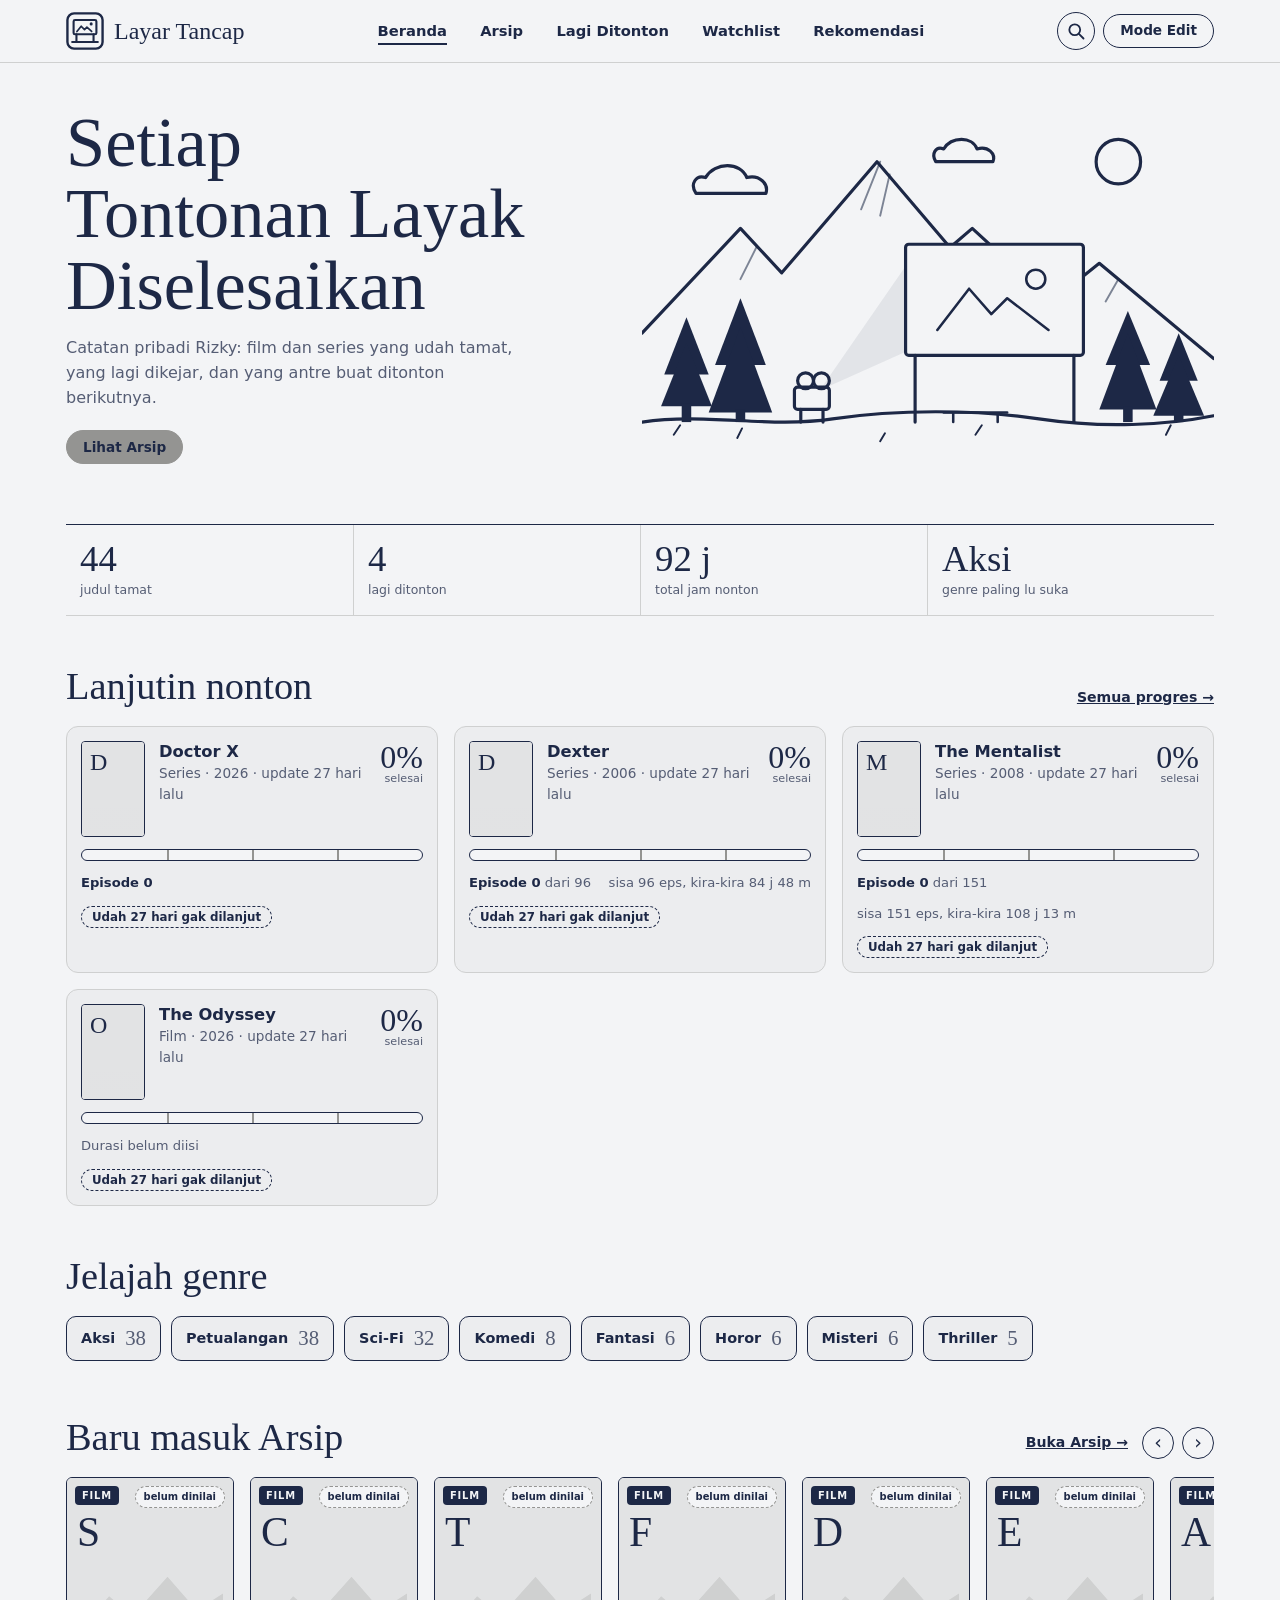
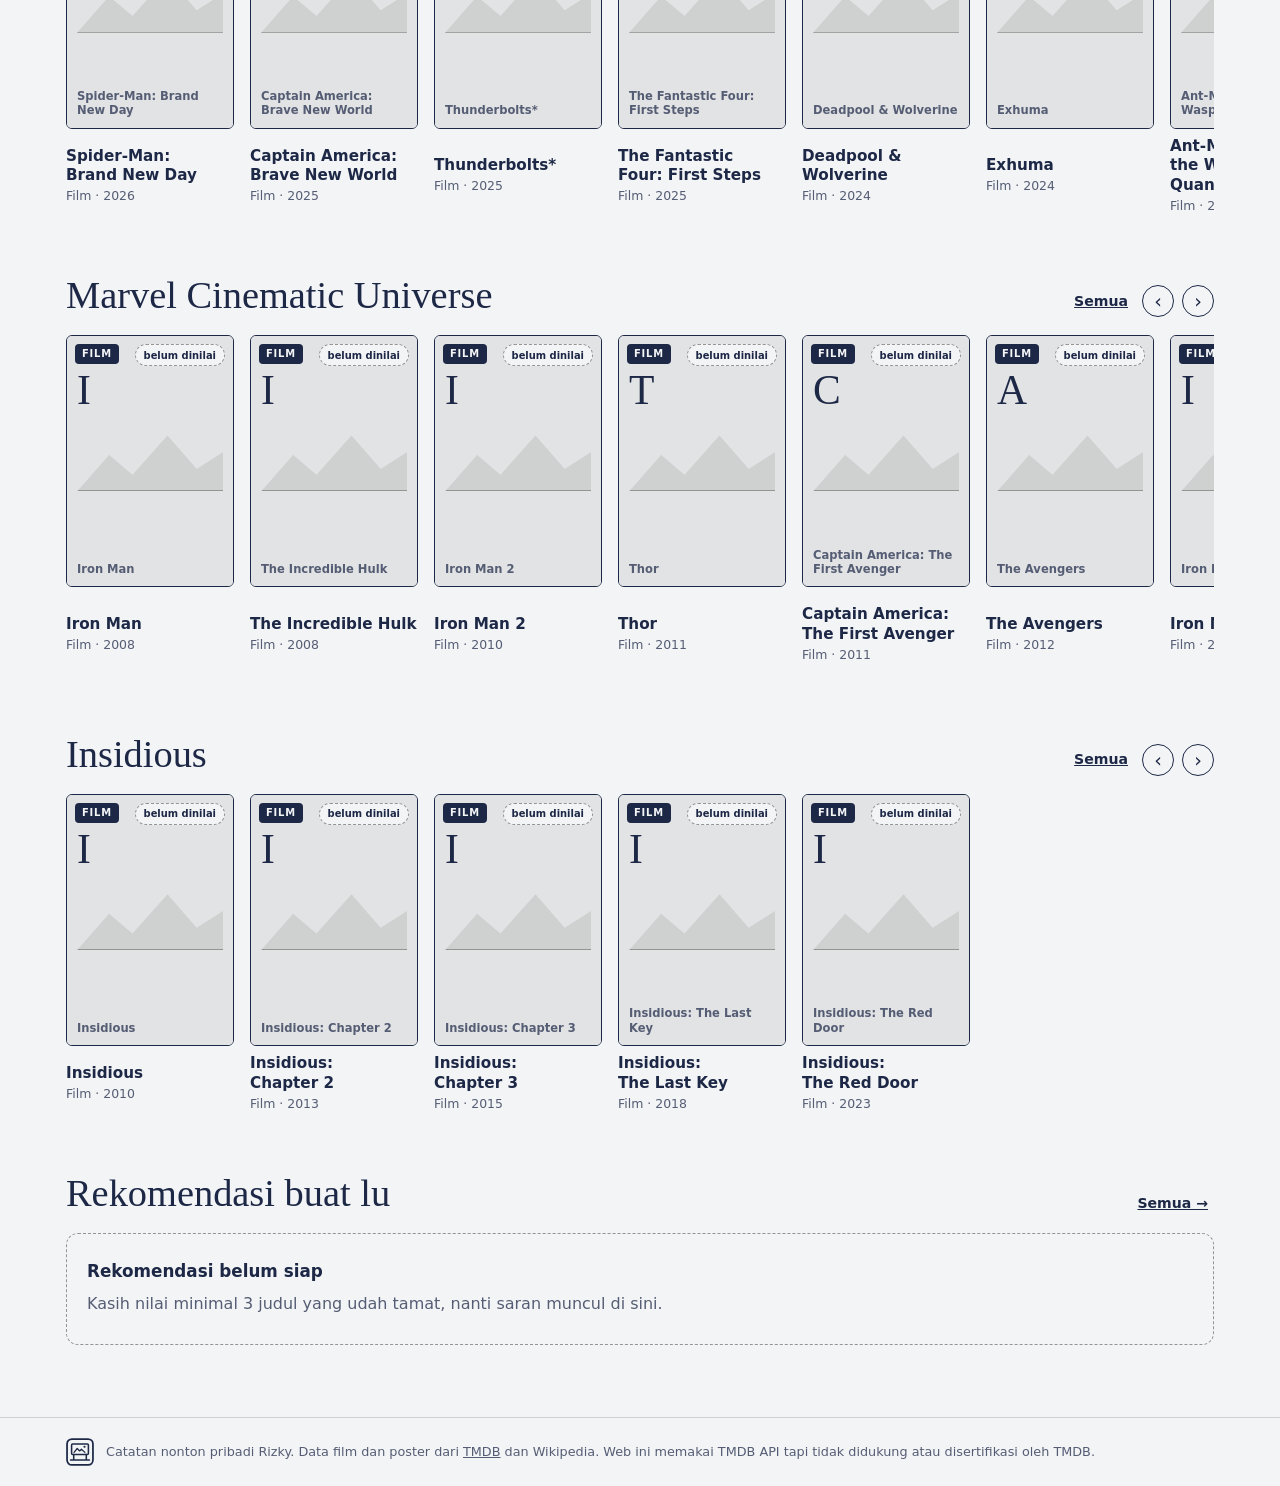
==== commit ca3c7294: "Layar Tancap: perbaikan hasil evaluasi pra-rilis Keamanan: - Semua data (server, browser, file cadan" ====
--- a/nonton/index.html
+++ b/nonton/index.html
@@ -2,6 +2,8 @@
 <html lang="id">
 <head>
   <meta charset="utf-8">
+  <meta http-equiv="Content-Security-Policy" content="default-src 'none'; script-src 'self'; style-src 'self' 'unsafe-inline' https://fonts.googleapis.com; font-src https://fonts.gstatic.com; img-src 'self' data: https:; connect-src 'self' https://api.github.com https://api.themoviedb.org https://en.wikipedia.org; base-uri 'none'; form-action 'none'; object-src 'none'">
+  <meta name="referrer" content="no-referrer">
   <meta name="viewport" content="width=device-width, initial-scale=1, viewport-fit=cover">
   <title>Layar Tancap · Catatan Nonton Rizky</title>
   <meta name="description" content="Catatan pribadi Rizky: film dan series yang udah tamat, yang lagi dikejar, dan rekomendasi tontonan berikutnya.">
@@ -157,16 +159,17 @@
 
       <div class="field">
         <label for="s-gh">Token GitHub</label>
-        <input id="s-gh" type="password" autocomplete="off" placeholder="github_pat_…">
-        <p class="hint">Fine-grained token, akses <b>Contents: Read and write</b> cuma ke repo rizkysugiharto-eng.github.io. Disimpan di browser ini aja.</p>
+        <input id="s-gh" type="password" autocomplete="new-password" placeholder="github_pat_…">
+        <p class="hint">Fine-grained token: pilih <b>Only select repositories</b> → rizkysugiharto-eng.github.io, izin <b>Contents: Read and write</b> aja, dan kasih masa berlaku (misal 90 hari). Disimpan di browser ini aja, jangan dipakai di HP/laptop orang lain.</p>
       </div>
       <div class="field">
         <label for="s-tmdb">API key TMDB</label>
-        <input id="s-tmdb" type="password" autocomplete="off" placeholder="API key (v3) atau Read Access Token">
-        <p class="hint">Buat cari judul dan poster otomatis. Disimpan di browser ini aja.</p>
+        <input id="s-tmdb" type="password" autocomplete="new-password" placeholder="Read Access Token (eyJ…)">
+        <p class="hint">Buat cari judul dan poster otomatis. Pakai <b>API Read Access Token</b> dari themoviedb.org → Settings → API (API key v3 juga bisa). Disimpan di browser ini aja.</p>
       </div>
       <div class="actions">
         <button type="button" class="pill" id="s-simpan-key">Simpan key</button>
+        <button type="button" class="pill danger" id="s-lupa" hidden>Lupakan token &amp; key</button>
         <button type="button" class="pill solid" id="s-push">Simpan ke GitHub</button>
       </div>
 
@@ -176,6 +179,13 @@
         <button type="button" class="pill" id="s-export">Download cadangan (JSON)</button>
         <label class="pill file">Pulihkan dari JSON<input id="s-import" type="file" accept="application/json,.json"></label>
       </div>
+      <div class="confirm" id="s-import-confirm" hidden>
+        <p id="s-import-text"></p>
+        <div class="actions">
+          <button type="button" class="pill" id="s-import-no">Gak jadi</button>
+          <button type="button" class="pill danger solid" id="s-import-yes">Ya, ganti</button>
+        </div>
+      </div>
       <div class="actions" id="s-contoh-wrap">
         <button type="button" class="pill danger" id="s-hapus-contoh">Hapus semua data contoh</button>
       </div>
@@ -189,6 +199,13 @@
       <div class="confirm" id="s-reset-wrap">
         <button type="button" class="linkish" id="s-reset">Buang perubahan lokal &amp; muat ulang dari server</button>
       </div>
+      <div class="confirm" id="s-reset-confirm" hidden>
+        <p>Ada perubahan yang belum disimpan ke GitHub. Yakin dibuang?</p>
+        <div class="actions">
+          <button type="button" class="pill" id="s-reset-no">Gak jadi</button>
+          <button type="button" class="pill danger solid" id="s-reset-yes">Ya, buang</button>
+        </div>
+      </div>
     </div>
   </dialog>
 
--- a/nonton/style.css
+++ b/nonton/style.css
@@ -146,7 +146,7 @@
 button.chip{cursor:pointer;min-height:28px}
 .chips.pick label{position:relative}
 .chips.pick input{position:absolute;opacity:0;width:1px;height:1px}
-.chips.pick span{display:inline-flex;align-items:center;min-height:32px;font-size:.8rem;font-weight:600;border:1.5px solid var(--stone);border-radius:999px;padding:2px 12px;cursor:pointer}
+.chips.pick span{display:inline-flex;align-items:center;min-height:32px;font-size:.8rem;font-weight:600;border:1.5px solid var(--ink-soft);border-radius:999px;padding:2px 12px;cursor:pointer}
 .chips.pick input:checked + span{background:var(--ink);border-color:var(--ink);color:var(--on-ink)}
 .chips.pick input:focus-visible + span{outline:2px solid var(--ink);outline-offset:2px}
 
@@ -256,8 +256,9 @@
 .genre-row{display:flex;gap:10px;overflow-x:auto;padding-bottom:6px;scrollbar-width:none}
 .genre-row::-webkit-scrollbar{display:none}
 .genre{flex:none;display:flex;align-items:center;gap:10px;text-decoration:none;border:1.5px solid var(--ink);border-radius:10px;padding:10px 14px;font-weight:700;font-size:.9rem;background:var(--surface)}
-.genre b{font-family:var(--display);font-weight:400;font-size:1.3rem;line-height:1;color:var(--stone)}
+.genre b{font-family:var(--display);font-weight:400;font-size:1.3rem;line-height:1;color:var(--ink-soft)}
 .genre:hover{background:var(--ink);color:var(--on-ink)}
+.genre:hover b{color:var(--on-ink)}
 .bigsearch input{font-size:1.15rem;min-height:52px;padding-inline:16px;border-width:2px;border-color:var(--ink)}
 .detail-bd{margin:-20px -20px 0;height:clamp(120px,24vw,200px);overflow:hidden;border-bottom:2px solid var(--ink);position:relative}
 .detail-bd img{width:100%;height:100%;object-fit:cover}
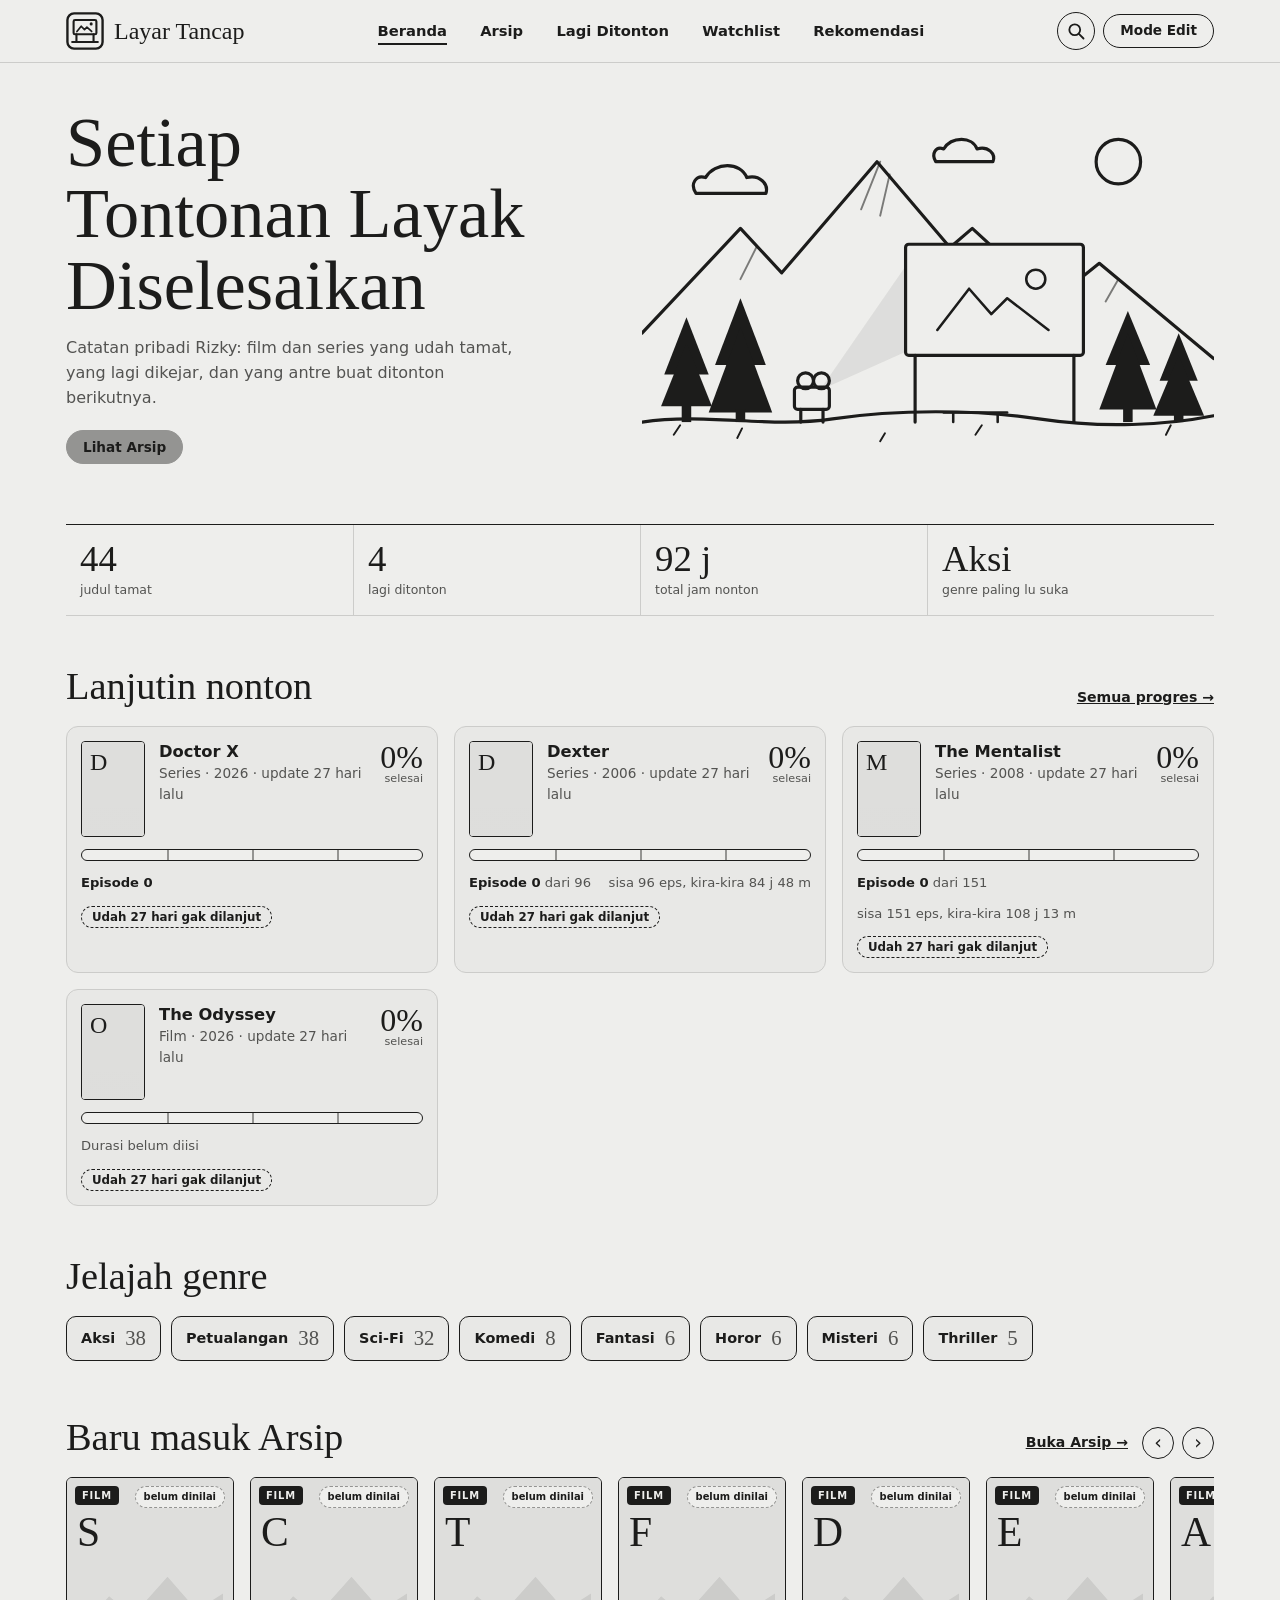
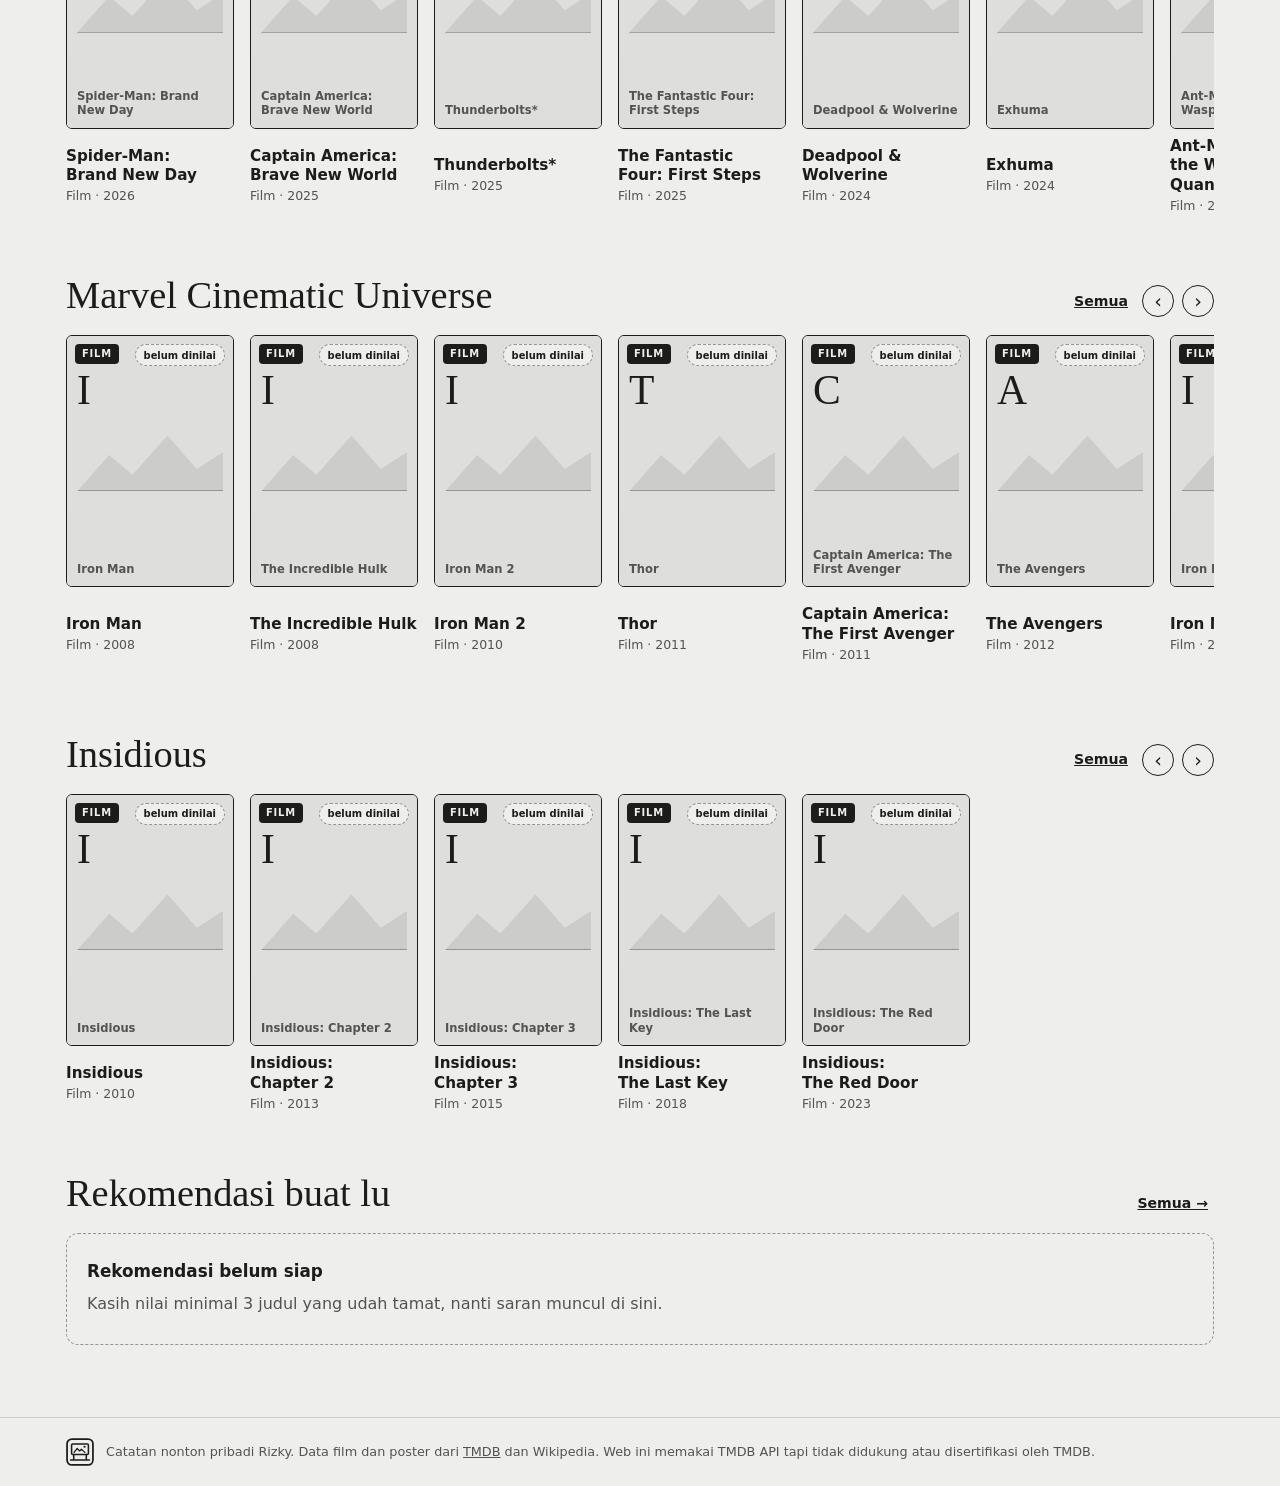
==== commit bdf5c7d9: "Layar Tancap: lengkapi poster dari TMDB + palet abu-abu natural - Tombol "Lengkapi poster & data dar" ====
--- a/nonton/index.html
+++ b/nonton/index.html
@@ -8,8 +8,8 @@
   <title>Layar Tancap · Catatan Nonton Rizky</title>
   <meta name="description" content="Catatan pribadi Rizky: film dan series yang udah tamat, yang lagi dikejar, dan rekomendasi tontonan berikutnya.">
   <meta name="robots" content="noindex, nofollow">
-  <meta name="theme-color" content="#F3F4F6" media="(prefers-color-scheme: light)">
-  <meta name="theme-color" content="#1D2846" media="(prefers-color-scheme: dark)">
+  <meta name="theme-color" content="#EEEEEC" media="(prefers-color-scheme: light)">
+  <meta name="theme-color" content="#2A2A29" media="(prefers-color-scheme: dark)">
   <link rel="icon" type="image/svg+xml" href="favicon.svg">
   <link rel="preconnect" href="https://fonts.googleapis.com">
   <link rel="preconnect" href="https://fonts.gstatic.com" crossorigin>
@@ -186,6 +186,10 @@
           <button type="button" class="pill danger solid" id="s-import-yes">Ya, ganti</button>
         </div>
       </div>
+      <div class="field">
+        <button type="button" class="pill solid" id="s-lengkapi">Lengkapi poster &amp; data dari TMDB</button>
+        <p class="hint" id="s-lengkapi-info">Buat judul yang belum nyambung ke TMDB: poster resmi, durasi, jumlah episode, dan genre diisi otomatis (yang udah lu isi gak ditimpa).</p>
+      </div>
       <div class="actions" id="s-contoh-wrap">
         <button type="button" class="pill danger" id="s-hapus-contoh">Hapus semua data contoh</button>
       </div>
--- a/nonton/style.css
+++ b/nonton/style.css
@@ -1,9 +1,10 @@
 /* Layar Tancap — kertas abu muda, tinta navy, abu batu (palet dari Rizky). */
-/* Semua warna cuma dari 3 warna referensi Rizky; sisanya campuran/transparansi dari ketiganya. */
+/* Abu-abu natural dengan aksen gelap (arang). Warna lain cuma campuran/transparansi dari empat warna ini. */
 :root{
-  --c-kertas:#F3F4F6;
-  --c-tinta:#1D2846;
+  --c-kertas:#EEEEEC;
+  --c-tinta:#1C1C1B;
   --c-batu:#949492;
+  --c-abu:#2A2A29;
   --paper:var(--c-kertas);
   --ink:var(--c-tinta);
   --stone:var(--c-batu);
@@ -23,9 +24,9 @@
   color-scheme:light;
 }
 @media (prefers-color-scheme: dark){
-  :root:not([data-theme="light"]){ --paper:var(--c-tinta); --ink:var(--c-kertas); color-scheme:dark; }
-}
-:root[data-theme="dark"]{ --paper:var(--c-tinta); --ink:var(--c-kertas); color-scheme:dark; }
+  :root:not([data-theme="light"]){ --paper:var(--c-abu); --ink:var(--c-kertas); color-scheme:dark; }
+}
+:root[data-theme="dark"]{ --paper:var(--c-abu); --ink:var(--c-kertas); color-scheme:dark; }
 
 *{box-sizing:border-box}
 html{-webkit-text-size-adjust:100%}
